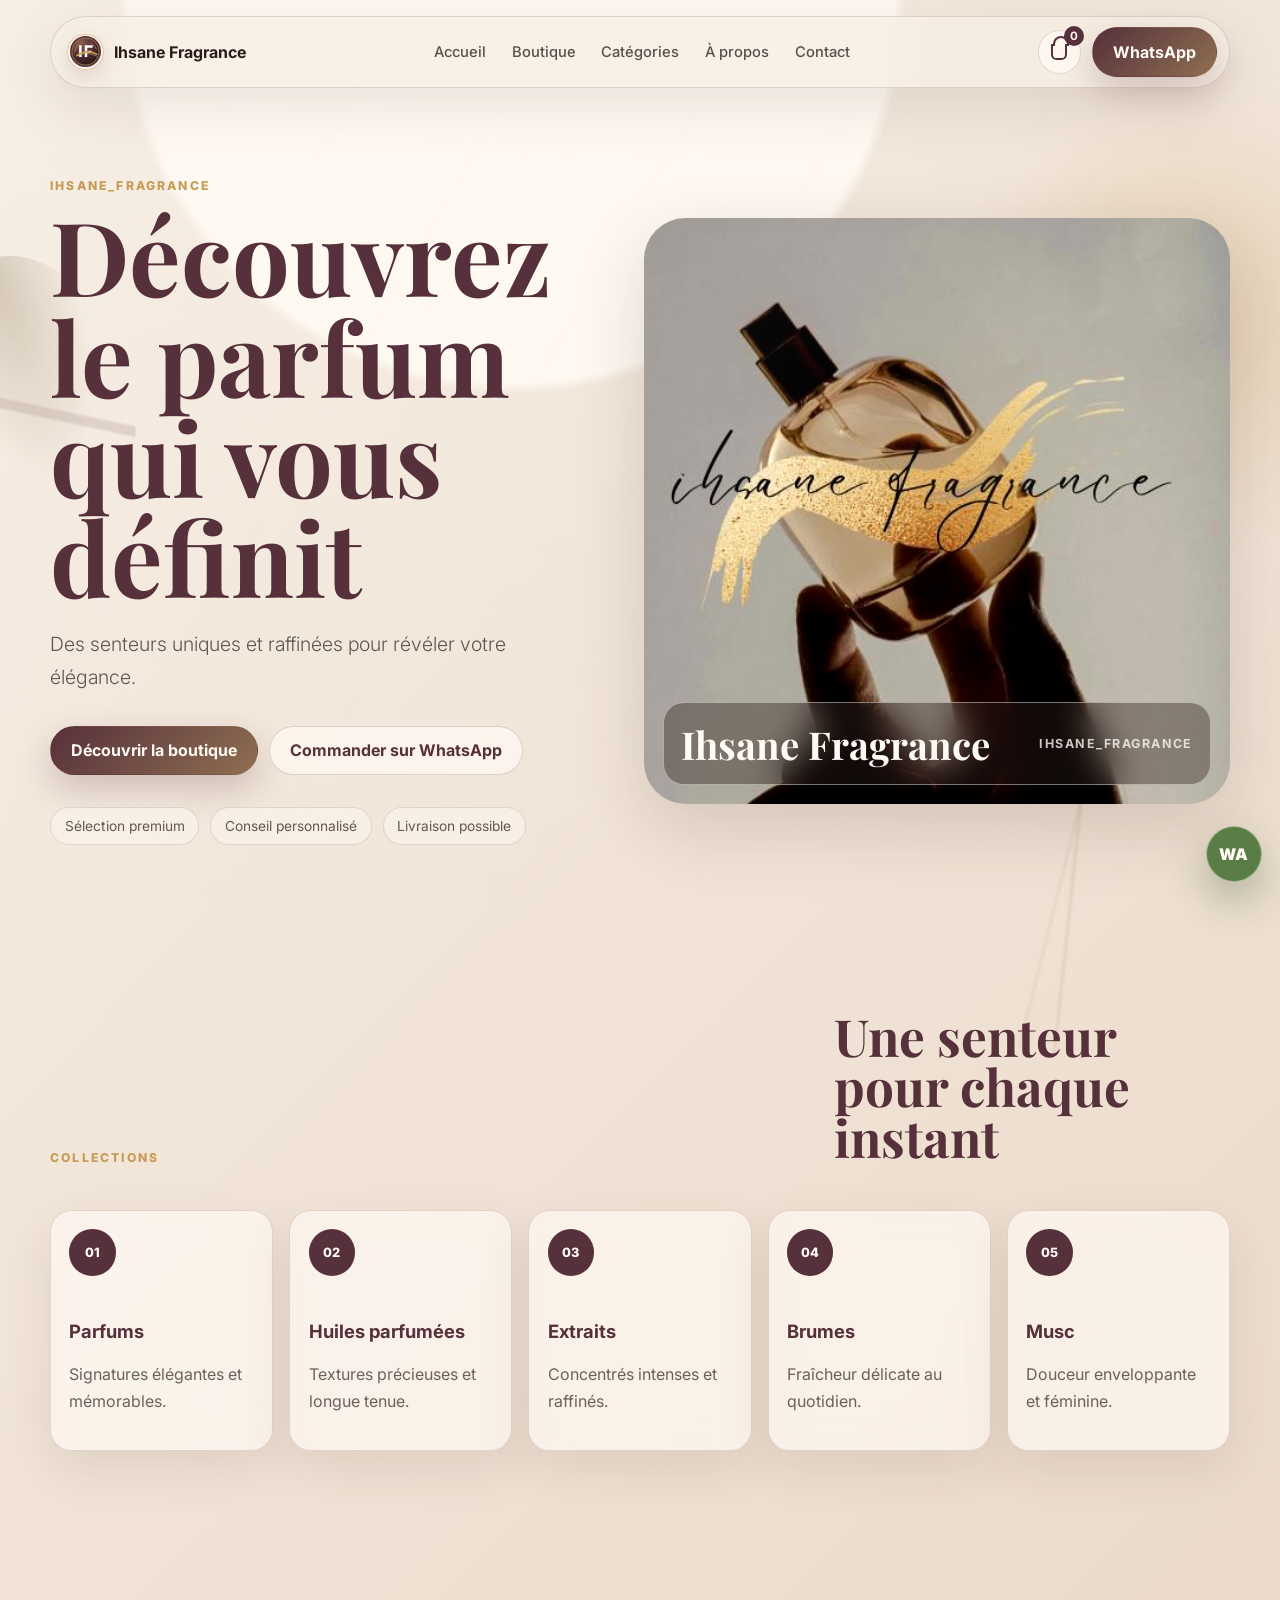
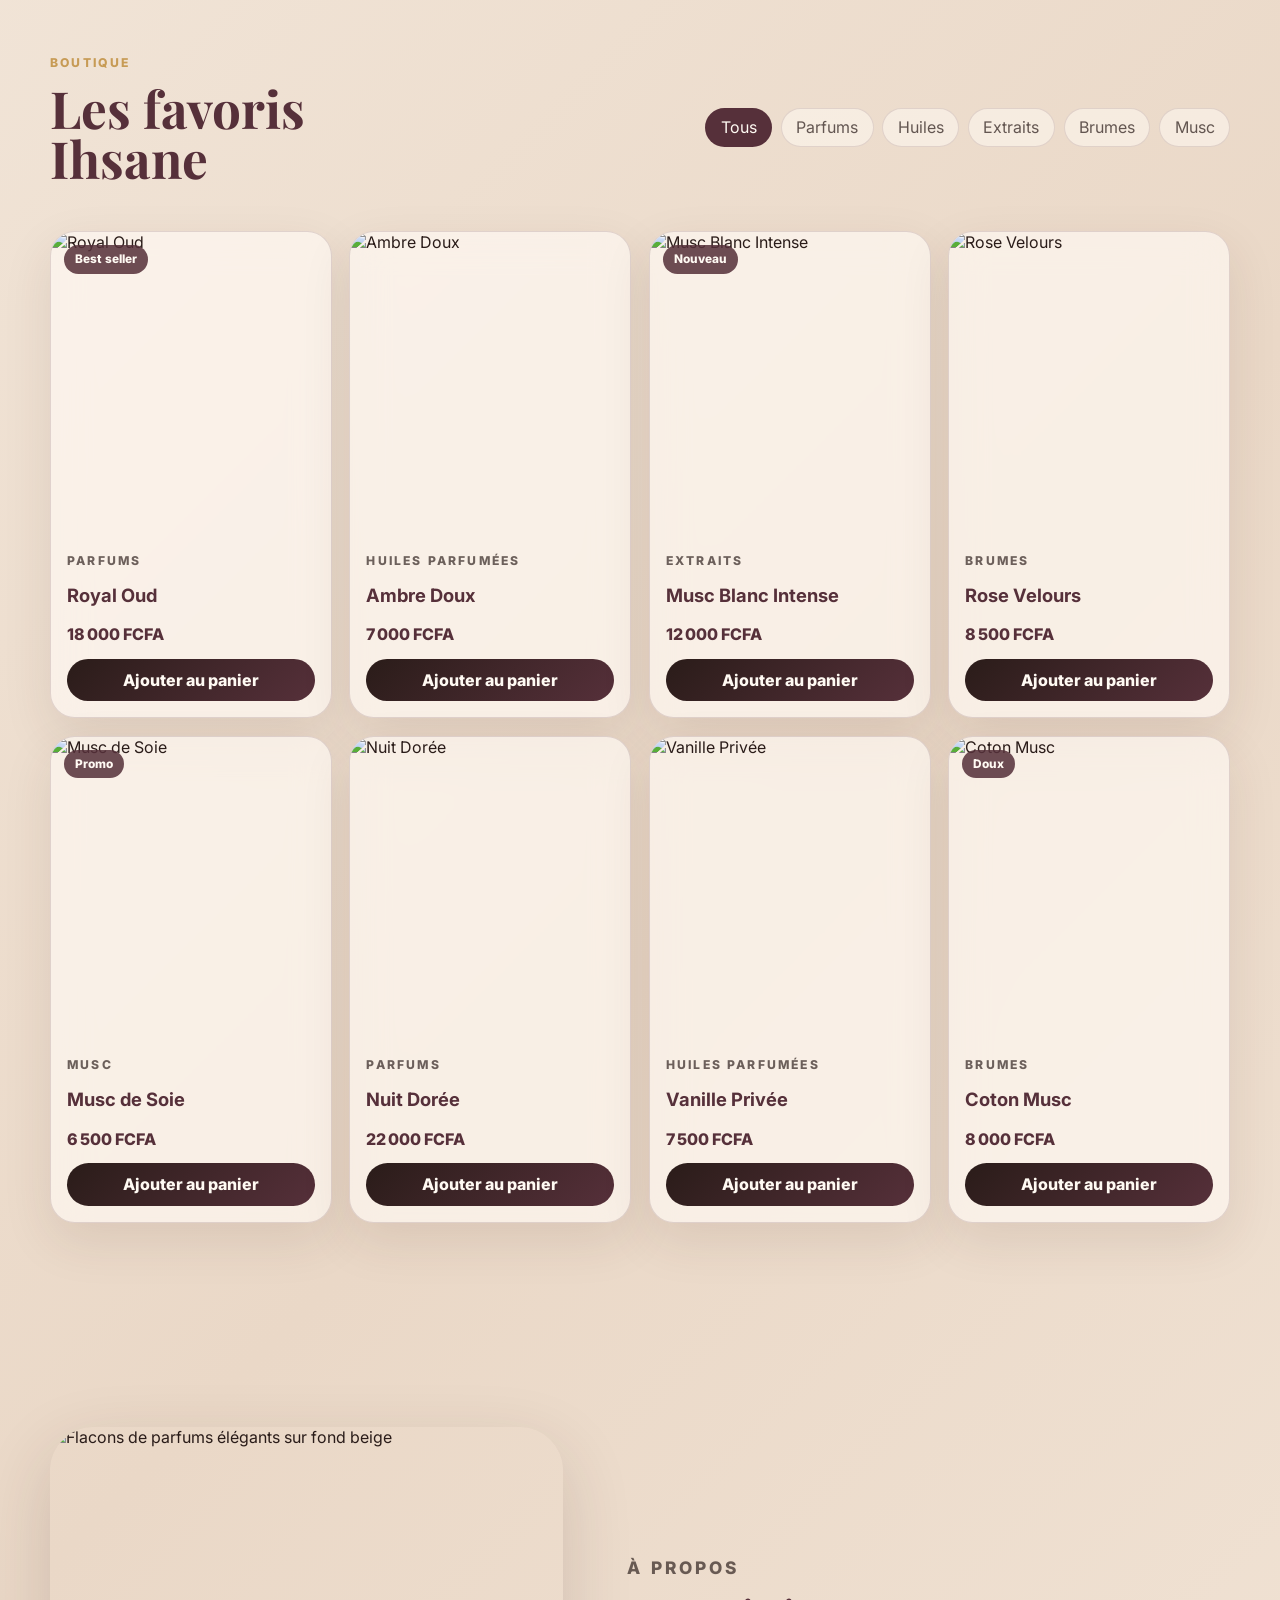
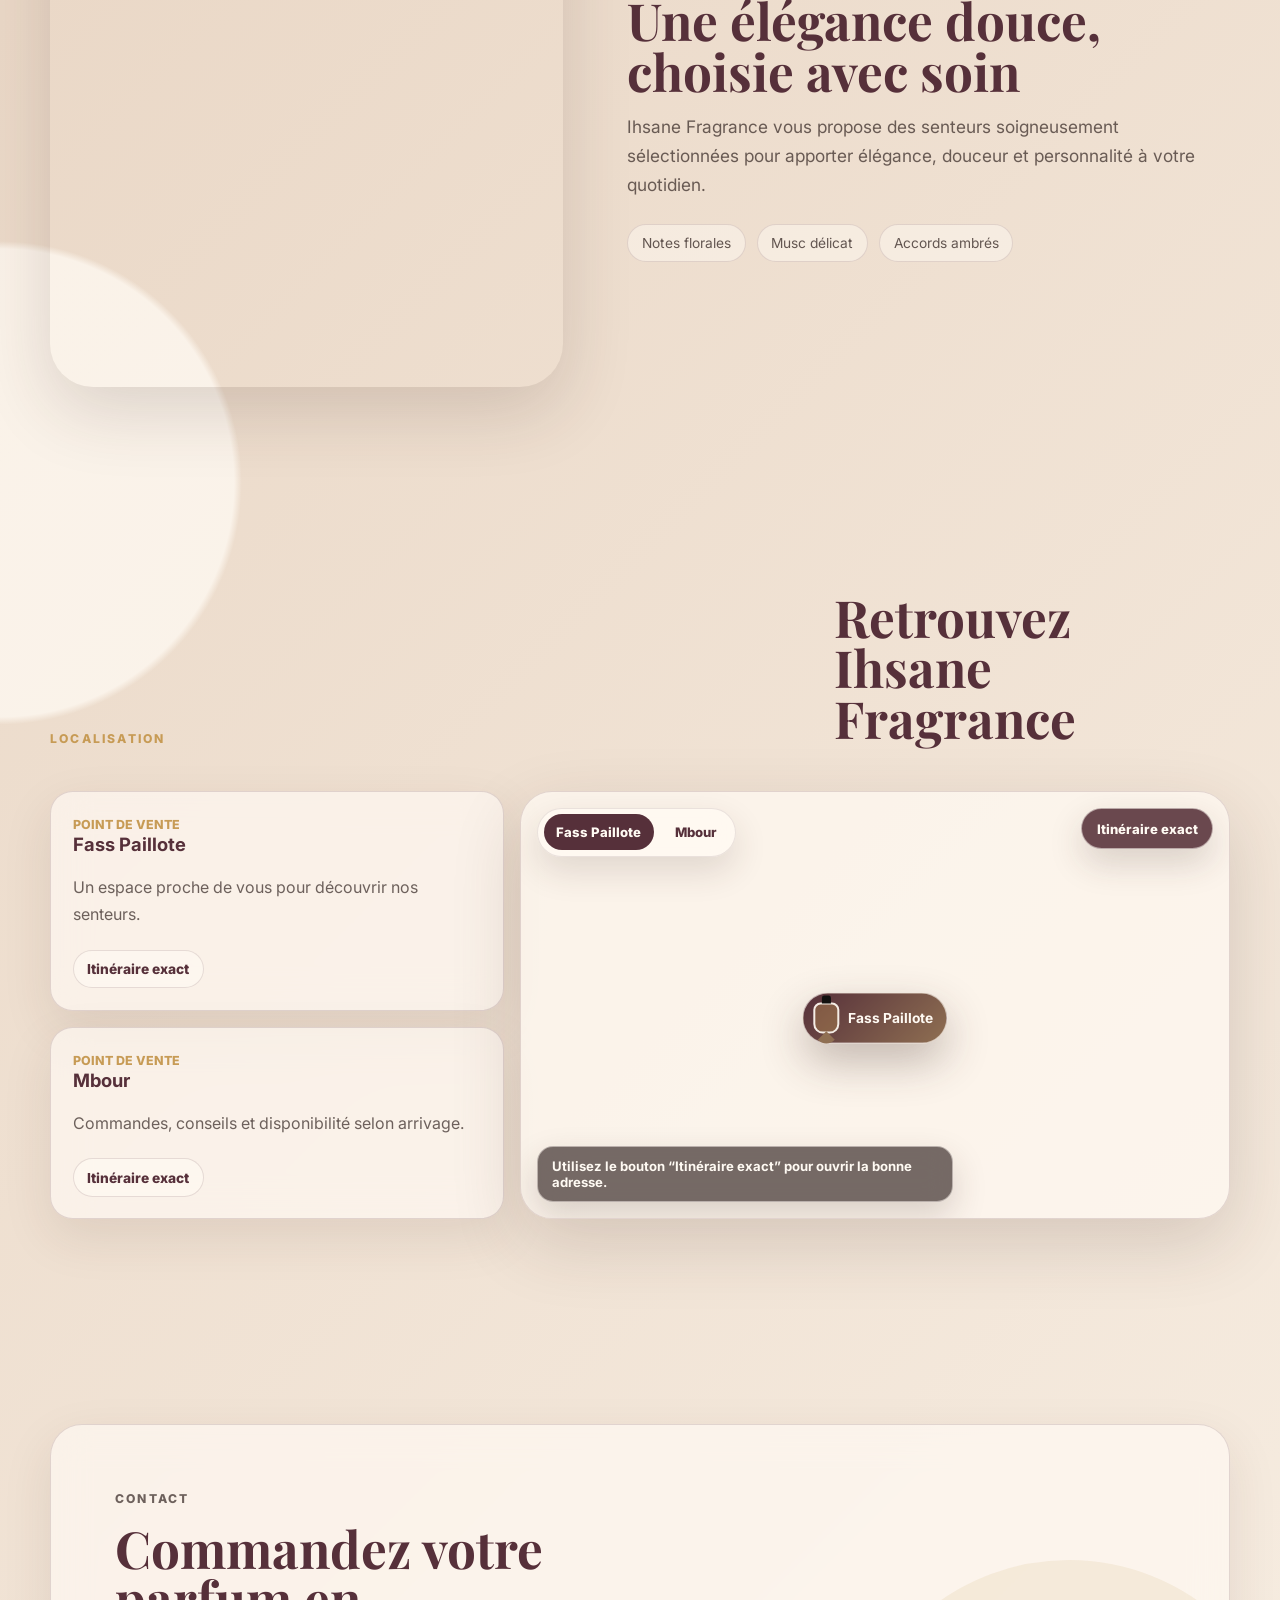
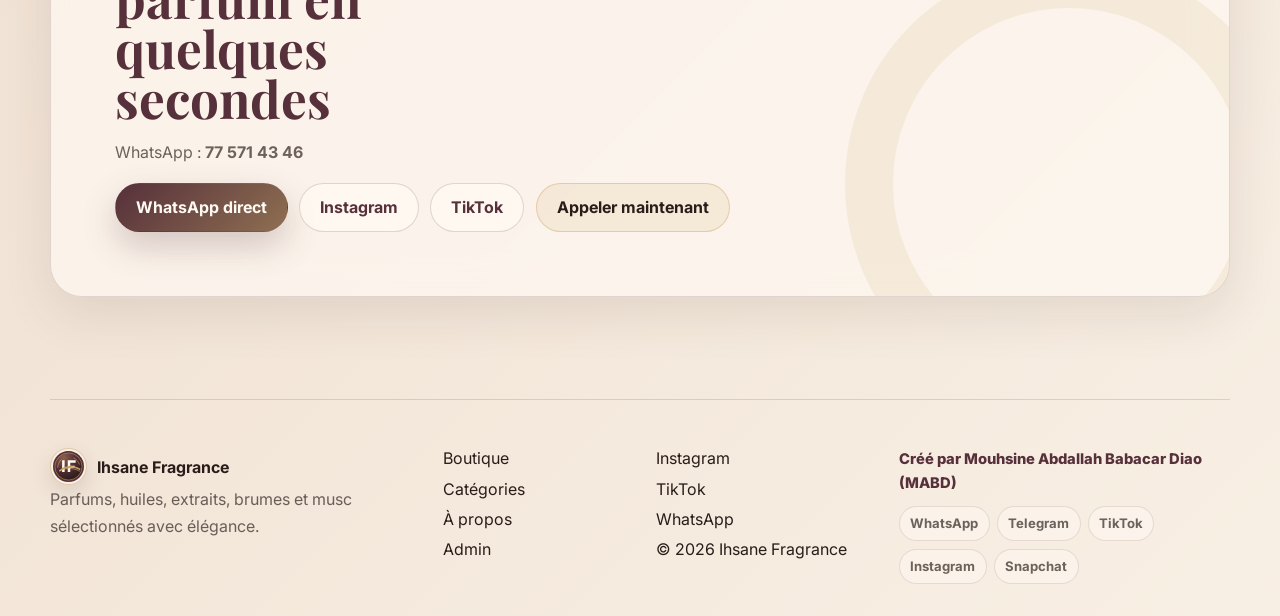
==== html/index.html @ edc574df "update" ====
<!doctype html>
<html lang="fr">
  <head>
    <meta charset="utf-8">
    <meta name="viewport" content="width=device-width, initial-scale=1">
    <meta name="description" content="Ihsane Fragrance, boutique premium de parfums, huiles parfumées, extraits, brumes et musc à Fass Paillote et Mbour.">
    <meta name="keywords" content="Ihsane Fragrance, parfum, huiles parfumées, extraits de parfum, brumes parfumées, musc, Sénégal, Fass Paillote, Mbour">
    <meta name="theme-color" content="#eadcca">
    <meta property="og:title" content="Ihsane Fragrance | Boutique de parfums premium">
    <meta property="og:description" content="Des senteurs uniques et raffinées pour révéler votre élégance.">
    <meta property="og:type" content="website">
    <title>Ihsane Fragrance | Boutique de parfums premium</title>
    <link rel="preconnect" href="https://fonts.googleapis.com">
    <link rel="preconnect" href="https://fonts.gstatic.com" crossorigin>
    <link href="https://fonts.googleapis.com/css2?family=Inter:wght@300;400;500;600;700;800&family=Playfair+Display:wght@600;700&display=swap" rel="stylesheet">
    <link rel="stylesheet" href="../css/styles.css">
  </head>
  <body>
    <div class="soft-noise" aria-hidden="true"></div>
    <header class="site-header" data-reveal>
      <a class="brand" href="#accueil" aria-label="Ihsane Fragrance accueil">
        <span class="brand-mark"><img src="../images/logo/ihsane-logo.svg" alt="" aria-hidden="true"></span>
        <span>Ihsane Fragrance</span>
      </a>

      <button class="nav-toggle" type="button" aria-label="Ouvrir le menu" aria-expanded="false">
        <span></span>
        <span></span>
      </button>

      <nav class="main-nav" aria-label="Navigation principale">
        <a href="#accueil">Accueil</a>
        <a href="#boutique">Boutique</a>
        <a href="#categories">Catégories</a>
        <a href="#apropos">À propos</a>
        <a href="#contact">Contact</a>
      </nav>

      <div class="header-actions">
        <button class="cart-button" type="button" aria-label="Ouvrir le panier">
          <span class="cart-icon" aria-hidden="true"></span>
          <span class="cart-count">0</span>
        </button>
        <a class="whatsapp-button" href="https://wa.me/221775714346" target="_blank" rel="noreferrer">WhatsApp</a>
      </div>
    </header>

    <main>
      <section class="hero" id="accueil">
        <div class="hero-copy" data-reveal>
          <p class="eyebrow">Ihsane_fragrance</p>
          <h1>Découvrez le parfum qui vous définit</h1>
          <p class="hero-text">Des senteurs uniques et raffinées pour révéler votre élégance.</p>
          <div class="hero-actions">
            <a class="button primary" href="#boutique">Découvrir la boutique</a>
            <a class="button secondary" href="https://wa.me/221775714346?text=Bonjour%20Ihsane%20Fragrance%2C%20je%20souhaite%20commander." target="_blank" rel="noreferrer">Commander sur WhatsApp</a>
          </div>
          <div class="hero-stats" aria-label="Avantages">
            <span>Sélection premium</span>
            <span>Conseil personnalisé</span>
            <span>Livraison possible</span>
          </div>
        </div>

        <div class="hero-media" data-reveal>
          <img src="../images/logo/Logo.jpg" onerror="this.onerror=null;this.src='https://images.unsplash.com/photo-1592945403244-b3fbafd7f539?auto=format&fit=crop&w=1100&q=85';" alt="Flacon Ihsane Fragrance avec signature dorée">
          <div class="hero-brand-card" aria-label="Nom de l'entreprise">
            <span>Ihsane Fragrance</span>
            <small>Ihsane_fragrance</small>
          </div>
        </div>
      </section>

      <section class="categories section-pad" id="categories">
        <div class="section-heading" data-reveal>
          <p class="eyebrow">Collections</p>
          <h2>Une senteur pour chaque instant</h2>
        </div>
        <div class="category-grid" data-reveal>
          <a class="category-card" href="#boutique" data-filter="Parfums">
            <span class="category-icon">01</span>
            <h3>Parfums</h3>
            <p>Signatures élégantes et mémorables.</p>
          </a>
          <a class="category-card" href="#boutique" data-filter="Huiles parfumées">
            <span class="category-icon">02</span>
            <h3>Huiles parfumées</h3>
            <p>Textures précieuses et longue tenue.</p>
          </a>
          <a class="category-card" href="#boutique" data-filter="Extraits">
            <span class="category-icon">03</span>
            <h3>Extraits</h3>
            <p>Concentrés intenses et raffinés.</p>
          </a>
          <a class="category-card" href="#boutique" data-filter="Brumes">
            <span class="category-icon">04</span>
            <h3>Brumes</h3>
            <p>Fraîcheur délicate au quotidien.</p>
          </a>
          <a class="category-card" href="#boutique" data-filter="Musc">
            <span class="category-icon">05</span>
            <h3>Musc</h3>
            <p>Douceur enveloppante et féminine.</p>
          </a>
        </div>
      </section>

      <section class="shop section-pad" id="boutique">
        <div class="section-heading shop-heading" data-reveal>
          <div>
            <p class="eyebrow">Boutique</p>
            <h2>Les favoris Ihsane</h2>
          </div>
          <div class="filter-pills" aria-label="Filtrer les produits">
            <button class="filter active" type="button" data-filter="Tous">Tous</button>
            <button class="filter" type="button" data-filter="Parfums">Parfums</button>
            <button class="filter" type="button" data-filter="Huiles parfumées">Huiles</button>
            <button class="filter" type="button" data-filter="Extraits">Extraits</button>
            <button class="filter" type="button" data-filter="Brumes">Brumes</button>
            <button class="filter" type="button" data-filter="Musc">Musc</button>
          </div>
        </div>
        <div class="product-grid" id="productGrid" data-reveal></div>
      </section>

      <section class="about section-pad" id="apropos">
        <div class="about-visual" data-reveal>
          <img src="https://images.unsplash.com/photo-1610461888750-10bfc601b874?auto=format&fit=crop&w=900&q=85" alt="Flacons de parfums élégants sur fond beige">
        </div>
        <div class="about-copy" data-reveal>
          <p class="eyebrow">À propos</p>
          <h2>Une élégance douce, choisie avec soin</h2>
          <p>Ihsane Fragrance vous propose des senteurs soigneusement sélectionnées pour apporter élégance, douceur et personnalité à votre quotidien.</p>
          <div class="about-notes">
            <span>Notes florales</span>
            <span>Musc délicat</span>
            <span>Accords ambrés</span>
          </div>
        </div>
      </section>

      <section class="locations section-pad" id="localisation">
        <div class="section-heading" data-reveal>
          <p class="eyebrow">Localisation</p>
          <h2>Retrouvez Ihsane Fragrance</h2>
        </div>
        <div class="location-layout" data-reveal>
          <div class="location-list">
            <article>
              <span>Point de vente</span>
              <h3>Fass Paillote</h3>
              <p>Un espace proche de vous pour découvrir nos senteurs.</p>
              <a class="map-link" href="https://maps.app.goo.gl/9uBWEdzb5NmZ7shS6" target="_blank" rel="noreferrer">Itinéraire exact</a>
            </article>
            <article>
              <span>Point de vente</span>
              <h3>Mbour</h3>
              <p>Commandes, conseils et disponibilité selon arrivage.</p>
              <a class="map-link" href="https://maps.app.goo.gl/5qogU1r7cvU6SBYM6" target="_blank" rel="noreferrer">Itinéraire exact</a>
            </article>
          </div>
          <div class="map-card" aria-label="Carte Google Maps des points de vente">
            <div class="map-switch" aria-label="Choisir une adresse">
              <button class="map-choice active" type="button" data-map="fass">Fass Paillote</button>
              <button class="map-choice" type="button" data-map="mbour">Mbour</button>
            </div>
            <iframe
              class="google-map"
              title="Carte Google Maps Fass Paillote"
              loading="lazy"
              referrerpolicy="no-referrer-when-downgrade"
              src="https://maps.google.com/maps?q=14.692891,-17.454564&z=18&output=embed"></iframe>
            <a class="map-open-link" href="https://maps.app.goo.gl/9uBWEdzb5NmZ7shS6" target="_blank" rel="noreferrer">Itinéraire exact</a>
            <div class="map-hint">Utilisez le bouton “Itinéraire exact” pour ouvrir la bonne adresse.</div>
            <a class="custom-map-pin active" data-map-pin="fass" href="https://maps.app.goo.gl/9uBWEdzb5NmZ7shS6" target="_blank" rel="noreferrer" aria-label="Ouvrir Fass Paillote sur Google Maps">
              <span class="pin-bottle" aria-hidden="true"></span>
              <strong>Fass Paillote</strong>
            </a>
            <a class="custom-map-pin" data-map-pin="mbour" href="https://maps.app.goo.gl/5qogU1r7cvU6SBYM6" target="_blank" rel="noreferrer" aria-label="Ouvrir Mbour sur Google Maps">
              <span class="pin-bottle" aria-hidden="true"></span>
              <strong>Mbour</strong>
            </a>
          </div>
        </div>
      </section>

      <section class="contact section-pad" id="contact">
        <div class="contact-panel" data-reveal>
          <p class="eyebrow">Contact</p>
          <h2>Commandez votre parfum en quelques secondes</h2>
          <p>WhatsApp : <strong>77 571 43 46</strong></p>
          <div class="contact-actions">
            <a class="button primary" href="https://wa.me/221775714346?text=Bonjour%20Ihsane%20Fragrance%2C%20je%20souhaite%20passer%20une%20commande." target="_blank" rel="noreferrer">WhatsApp direct</a>
            <a class="button secondary" href="https://www.instagram.com/Ihsane_fragrance" target="_blank" rel="noreferrer">Instagram</a>
            <a class="button secondary" href="https://www.tiktok.com/@ihsane_fragrance?_r=1&_t=ZS-96ekdFDTgu7" target="_blank" rel="noreferrer">TikTok</a>
            <a class="button ghost" href="tel:+221775714346">Appeler maintenant</a>
          </div>
        </div>
      </section>
    </main>

    <aside class="cart-drawer" aria-hidden="true" aria-label="Panier">
      <div class="cart-backdrop"></div>
      <div class="cart-panel">
        <div class="cart-head">
          <div>
            <p class="eyebrow">Panier</p>
            <h2>Votre sélection</h2>
          </div>
          <button class="close-cart" type="button" aria-label="Fermer le panier">×</button>
        </div>
        <div class="cart-items"></div>
        <div class="cart-empty">Votre panier est encore vide.</div>
        <div class="cart-footer">
          <div class="cart-total">
            <span>Total</span>
            <strong>0 FCFA</strong>
          </div>
          <a class="button primary checkout-whatsapp" href="https://wa.me/221775714346" target="_blank" rel="noreferrer">Commander sur WhatsApp</a>
        </div>
      </div>
    </aside>

    <a class="floating-whatsapp" href="https://wa.me/221775714346" target="_blank" rel="noreferrer" aria-label="Contacter sur WhatsApp">WA</a>

    <footer class="site-footer">
      <div>
        <a class="brand" href="#accueil">
          <span class="brand-mark"><img src="../images/logo/ihsane-logo.svg" alt="" aria-hidden="true"></span>
          <span>Ihsane Fragrance</span>
        </a>
        <p>Parfums, huiles, extraits, brumes et musc sélectionnés avec élégance.</p>
      </div>
      <nav aria-label="Liens rapides">
        <a href="#boutique">Boutique</a>
        <a href="#categories">Catégories</a>
        <a href="#apropos">À propos</a>
        <a href="admin.html">Admin</a>
      </nav>
      <div class="footer-socials">
        <a href="https://www.instagram.com/Ihsane_fragrance" target="_blank" rel="noreferrer">Instagram</a>
        <a href="https://www.tiktok.com/@ihsane_fragrance?_r=1&_t=ZS-96ekdFDTgu7" target="_blank" rel="noreferrer">TikTok</a>
        <a href="https://wa.me/221775714346" target="_blank" rel="noreferrer">WhatsApp</a>
        <span>© 2026 Ihsane Fragrance</span>
      </div>
      <div class="creator-credit">
        <span>Créé par Mouhsine Abdallah Babacar Diao (MABD)</span>
        <div class="creator-links">
          <a href="https://wa.me/221778379457" target="_blank" rel="noreferrer">WhatsApp</a>
          <a href="https://t.me/+221778379457" target="_blank" rel="noreferrer">Telegram</a>
          <a href="https://www.tiktok.com/@mouheuh?_r=1&_t=ZS-96f2THycF4k" target="_blank" rel="noreferrer">TikTok</a>
          <a href="https://www.instagram.com/mouheuh_?igsh=Yzh5cHVybjVxNXF6&utm_source=qr" target="_blank" rel="noreferrer">Instagram</a>
          <a href="https://www.snapchat.com/add/mouheuh08?share_id=Q8GweEhGQeyF1eXxSUxk5A&locale=fr_SN" target="_blank" rel="noreferrer">Snapchat</a>
        </div>
      </div>
    </footer>

    <script src="../js/script.js"></script>
  </body>
</html>
---- css/styles.css ----
:root {
  --cream: #f7efe5;
  --beige: #eadcca;
  --sand: #d9c2aa;
  --latte: #b58d71;
  --chocolate: #56303a;
  --coffee: #2a1c19;
  --black: #11100f;
  --gold: #c79b55;
  --white: #fffaf3;
  --glass: rgba(255, 250, 243, 0.68);
  --line: rgba(86, 48, 58, 0.16);
  --shadow: 0 24px 70px rgba(63, 40, 32, 0.16);
}

* { box-sizing: border-box; }
html { scroll-behavior: smooth; }
body {
  margin: 0;
  color: var(--coffee);
  background:
    radial-gradient(circle at 40% 0%, rgba(255,250,243,.9) 0 7%, transparent 7.2%),
    radial-gradient(circle at 0 68%, rgba(255,250,243,.75) 0 6%, transparent 6.2%),
    linear-gradient(135deg, var(--cream), #ead8c7 48%, #f8efe4);
  font-family: Inter, system-ui, -apple-system, BlinkMacSystemFont, "Segoe UI", sans-serif;
  overflow-x: hidden;
}
body:not(.admin-body) {
  cursor: default;
  user-select: none;
}
body:not(.admin-body) input,
body:not(.admin-body) textarea,
body:not(.admin-body) select,
.admin-body {
  user-select: auto;
}
body::before, body::after {
  content: "";
  position: fixed;
  z-index: -2;
  pointer-events: none;
}
body::before {
  width: 32rem;
  height: 32rem;
  right: -10rem;
  top: 4rem;
  border-radius: 50%;
  background: radial-gradient(circle, rgba(199,155,85,.28), transparent 62%);
  filter: blur(14px);
}
body::after {
  width: 18rem;
  height: 44rem;
  right: 3vw;
  top: 22rem;
  background:
    linear-gradient(86deg, transparent 47%, rgba(130,76,42,.28) 48%, transparent 49%),
    linear-gradient(94deg, transparent 51%, rgba(130,76,42,.18) 52%, transparent 53%);
  transform: rotate(10deg);
  opacity: .35;
}
a { color: inherit; text-decoration: none; }
a,
button,
[role="button"] {
  cursor: pointer;
}
button, input, select { font: inherit; }
img { display: block; max-width: 100%; }
[hidden] { display: none !important; }
.soft-noise {
  position: fixed;
  inset: 0;
  z-index: -1;
  pointer-events: none;
  opacity: .22;
  background-image:
    linear-gradient(120deg, rgba(255,255,255,.18), transparent),
    repeating-linear-gradient(45deg, rgba(86,48,58,.025) 0 1px, transparent 1px 7px);
}

.site-header {
  position: sticky;
  top: 0;
  z-index: 20;
  display: grid;
  grid-template-columns: auto 1fr auto;
  align-items: center;
  gap: 1.2rem;
  width: min(1180px, calc(100% - 2rem));
  margin: 1rem auto 0;
  padding: .65rem .75rem .65rem 1rem;
  border: 1px solid var(--line);
  border-radius: 999px;
  background: rgba(247,239,229,.78);
  box-shadow: 0 18px 55px rgba(62,39,32,.1);
  backdrop-filter: blur(18px);
}
.brand {
  display: inline-flex;
  align-items: center;
  gap: .65rem;
  font-weight: 700;
  white-space: nowrap;
}
.brand-mark {
  display: grid;
  width: 2.3rem;
  height: 2.3rem;
  place-items: center;
  padding: .12rem;
  border: 1px solid rgba(199,155,85,.46);
  border-radius: 50%;
  background: rgba(255,250,243,.55);
  box-shadow: 0 8px 20px rgba(86,48,58,.14);
  overflow: hidden;
}
.brand-mark img {
  width: 100%;
  height: 100%;
  object-fit: contain;
}
.main-nav {
  display: flex;
  justify-content: center;
  gap: clamp(.75rem, 2vw, 1.8rem);
  color: rgba(42,28,25,.76);
  font-size: .92rem;
  font-weight: 500;
}
.main-nav a { position: relative; padding: .45rem 0; }
.main-nav a::after {
  content: "";
  position: absolute;
  left: 0;
  right: 0;
  bottom: 0;
  height: 1px;
  background: var(--gold);
  transform: scaleX(0);
  transition: transform .25s ease;
}
.main-nav a:hover::after { transform: scaleX(1); }
.header-actions, .hero-actions, .contact-actions {
  display: flex;
  align-items: center;
  gap: .7rem;
}
.cart-button, .nav-toggle, .close-cart {
  border: 0;
  cursor: pointer;
  color: inherit;
  background: transparent;
}
.cart-button {
  position: relative;
  display: grid;
  width: 2.7rem;
  height: 2.7rem;
  place-items: center;
  border: 1px solid var(--line);
  border-radius: 50%;
  background: rgba(255,250,243,.76);
}
.cart-icon {
  width: 1rem;
  height: 1rem;
  border: 2px solid var(--chocolate);
  border-top: 0;
  border-radius: 0 0 .35rem .35rem;
}
.cart-icon::before {
  content: "";
  display: block;
  width: .75rem;
  height: .45rem;
  margin: -.48rem auto 0;
  border: 2px solid var(--chocolate);
  border-bottom: 0;
  border-radius: .7rem .7rem 0 0;
}
.cart-count {
  position: absolute;
  top: -.35rem;
  right: -.25rem;
  min-width: 1.25rem;
  height: 1.25rem;
  display: grid;
  place-items: center;
  padding: 0 .25rem;
  border-radius: 999px;
  color: var(--white);
  background: var(--chocolate);
  font-size: .72rem;
  font-weight: 700;
}
.whatsapp-button, .button {
  display: inline-flex;
  align-items: center;
  justify-content: center;
  min-height: 2.85rem;
  padding: .85rem 1.25rem;
  border: 1px solid transparent;
  border-radius: 999px;
  cursor: pointer;
  font-weight: 700;
  transition: transform .25s ease, box-shadow .25s ease, background .25s ease;
}
.whatsapp-button, .button.primary {
  color: var(--white);
  background: linear-gradient(135deg, var(--chocolate), #8f6f52);
  box-shadow: 0 14px 34px rgba(86,48,58,.24);
}
.button.secondary {
  color: var(--chocolate);
  border-color: rgba(86,48,58,.18);
  background: rgba(255,250,243,.72);
}
.button.ghost {
  color: var(--coffee);
  border-color: rgba(199,155,85,.38);
  background: rgba(199,155,85,.13);
}
.button:hover, .whatsapp-button:hover {
  transform: translateY(-2px);
  box-shadow: 0 18px 42px rgba(86,48,58,.2);
}
.nav-toggle { display: none; }

.hero {
  position: relative;
  display: grid;
  grid-template-columns: minmax(0, .95fr) minmax(320px, 1.05fr);
  align-items: center;
  gap: clamp(2rem, 5vw, 5rem);
  width: min(1180px, calc(100% - 2rem));
  min-height: calc(100vh - 5.4rem);
  margin: 0 auto;
  padding: clamp(3rem, 7vw, 6rem) 0 clamp(2rem, 5vw, 4rem);
}
.hero::before {
  content: "";
  position: absolute;
  left: -7rem;
  top: 20%;
  width: 12rem;
  height: 18rem;
  background:
    radial-gradient(ellipse at 50% 10%, rgba(110,83,44,.32), transparent 55%),
    linear-gradient(30deg, transparent 44%, rgba(86,48,58,.18) 45% 47%, transparent 48%);
  border-radius: 50%;
  transform: rotate(-18deg);
  opacity: .72;
}
.eyebrow {
  margin: 0 0 .8rem;
  color: var(--gold);
  font-size: .76rem;
  font-weight: 800;
  letter-spacing: .18em;
  text-transform: uppercase;
}
h1, h2, h3, p { margin-top: 0; }
h1, h2 {
  color: var(--chocolate);
  font-family: "Playfair Display", Georgia, serif;
  line-height: .98;
}
h1 {
  max-width: 11ch;
  margin-bottom: 1.3rem;
  font-size: clamp(3.5rem, 8vw, 7.6rem);
}
h2 {
  margin-bottom: 1rem;
  font-size: clamp(2.1rem, 4vw, 4.35rem);
}
h3 { color: var(--chocolate); font-size: 1.15rem; }
.hero-text {
  max-width: 32rem;
  margin-bottom: 2rem;
  color: rgba(42,28,25,.72);
  font-size: clamp(1.02rem, 1.6vw, 1.22rem);
  font-weight: 300;
  line-height: 1.7;
}
.hero-stats {
  display: flex;
  flex-wrap: wrap;
  gap: .7rem;
  margin-top: 2rem;
}
.hero-stats span, .about-notes span {
  padding: .62rem .85rem;
  border: 1px solid rgba(86,48,58,.14);
  border-radius: 999px;
  background: rgba(255,250,243,.46);
  color: rgba(42,28,25,.72);
  font-size: .86rem;
}
.hero-media {
  position: relative;
  aspect-ratio: 1 / 1;
  min-height: 0;
  border-radius: 2.6rem;
  overflow: hidden;
  box-shadow: var(--shadow);
  animation: floatMedia 6s ease-in-out infinite;
  background: linear-gradient(135deg, #e8ded2, #cfc9bb);
}
.hero-media img, .about-visual img {
  width: 100%;
  height: 100%;
  object-fit: cover;
}
.hero-media img {
  object-position: center center;
  image-rendering: auto;
  filter: contrast(1.04) saturate(1.04);
  transform: scale(1.01);
}
.hero-media::after {
  content: "";
  position: absolute;
  inset: 0;
  background:
    linear-gradient(120deg, rgba(255,250,243,.06), transparent 38%),
    radial-gradient(circle at 58% 38%, rgba(199,155,85,.1), transparent 24%);
}
.gold-ring {
  position: absolute;
  z-index: 2;
  top: 22%;
  right: 8%;
  width: 17rem;
  height: 5.4rem;
  border-radius: 50%;
  border: .6rem solid rgba(210,166,88,.68);
  filter: blur(.4px);
  transform: rotate(-13deg);
  mix-blend-mode: screen;
}
.signature-card {
  position: absolute;
  z-index: 3;
  left: 8%;
  right: 8%;
  bottom: 7%;
  padding: 1rem 1.25rem;
  border: 1px solid rgba(255,250,243,.28);
  border-radius: 1.5rem;
  color: var(--white);
  background: rgba(42,28,25,.34);
  backdrop-filter: blur(16px);
  font-family: "Playfair Display", Georgia, serif;
  font-size: clamp(1.5rem, 4vw, 3rem);
  font-style: italic;
}
.hero-brand-card {
  position: absolute;
  z-index: 3;
  left: 1.2rem;
  right: 1.2rem;
  bottom: 1.2rem;
  display: flex;
  align-items: center;
  justify-content: space-between;
  gap: 1rem;
  padding: .9rem 1.05rem;
  border: 1px solid rgba(255,250,243,.44);
  border-radius: 1.3rem;
  color: var(--white);
  background: rgba(42,28,25,.38);
  backdrop-filter: blur(18px);
}
.hero-brand-card span {
  font-family: "Playfair Display", Georgia, serif;
  font-size: clamp(1.35rem, 3vw, 2.4rem);
  font-weight: 700;
}
.hero-brand-card small {
  color: rgba(255,250,243,.78);
  font-size: .78rem;
  font-weight: 700;
  letter-spacing: .12em;
  text-transform: uppercase;
  white-space: nowrap;
}

.section-pad {
  width: min(1180px, calc(100% - 2rem));
  margin: 0 auto;
  padding: clamp(3.5rem, 8vw, 7rem) 0;
}
.section-heading {
  display: flex;
  align-items: end;
  justify-content: space-between;
  gap: 2rem;
  margin-bottom: 2rem;
}
.section-heading h2 { max-width: 12ch; }
.category-grid {
  display: grid;
  grid-template-columns: repeat(5, 1fr);
  gap: 1rem;
}
.category-card, .product-card, .location-list article, .contact-panel, .admin-panel {
  border: 1px solid var(--line);
  background: var(--glass);
  box-shadow: 0 18px 50px rgba(65,42,34,.1);
  backdrop-filter: blur(18px);
}
.category-card {
  min-height: 13rem;
  padding: 1.15rem;
  border-radius: 1.35rem;
  transition: transform .25s ease, background .25s ease;
}
.category-card:hover, .product-card:hover {
  transform: translateY(-6px);
  background: rgba(255,250,243,.86);
}
.category-icon {
  display: grid;
  width: 2.9rem;
  height: 2.9rem;
  place-items: center;
  margin-bottom: 2.8rem;
  border-radius: 50%;
  color: var(--white);
  background: var(--chocolate);
  font-size: .8rem;
  font-weight: 800;
}
.category-card p, .product-card p, .about-copy p, .location-list p, .contact-panel p, .site-footer p {
  color: rgba(42,28,25,.68);
  line-height: 1.7;
}
.shop-heading { align-items: center; }
.filter-pills {
  display: flex;
  flex-wrap: wrap;
  justify-content: flex-end;
  gap: .55rem;
}
.filter {
  min-height: 2.45rem;
  padding: .55rem .9rem;
  border: 1px solid rgba(86,48,58,.14);
  border-radius: 999px;
  color: rgba(42,28,25,.72);
  background: rgba(255,250,243,.55);
  cursor: pointer;
}
.filter.active { color: var(--white); background: var(--chocolate); }
.product-grid {
  display: grid;
  grid-template-columns: repeat(4, 1fr);
  gap: 1.1rem;
}
.product-card {
  position: relative;
  overflow: hidden;
  border-radius: 1.55rem;
  transition: transform .25s ease, background .25s ease;
}
.product-card img {
  width: 100%;
  aspect-ratio: 1 / 1.08;
  object-fit: cover;
}
.product-content { padding: 1rem; }
.product-meta {
  display: flex;
  align-items: center;
  justify-content: space-between;
  gap: .7rem;
  margin-bottom: .9rem;
}
.price {
  color: var(--chocolate);
  font-weight: 800;
  white-space: nowrap;
}
.badge {
  position: absolute;
  top: .8rem;
  left: .8rem;
  padding: .45rem .7rem;
  border-radius: 999px;
  color: var(--white);
  background: rgba(86,48,58,.86);
  font-size: .74rem;
  font-weight: 800;
}
.add-to-cart {
  width: 100%;
  min-height: 2.65rem;
  border: 0;
  border-radius: 999px;
  color: var(--white);
  background: linear-gradient(135deg, var(--coffee), var(--chocolate));
  cursor: pointer;
  font-weight: 800;
}

.about {
  display: grid;
  grid-template-columns: .92fr 1.08fr;
  align-items: center;
  gap: clamp(2rem, 5vw, 5rem);
}
.about-visual {
  min-height: 35rem;
  overflow: hidden;
  border-radius: 2.7rem;
  box-shadow: var(--shadow);
}
.about-copy p { max-width: 42rem; font-size: 1.08rem; }
.about-notes {
  display: flex;
  flex-wrap: wrap;
  gap: .7rem;
  margin-top: 1.5rem;
}
.location-layout {
  display: grid;
  grid-template-columns: .78fr 1.22fr;
  gap: 1rem;
}
.location-list {
  display: grid;
  gap: 1rem;
}
.location-list article {
  padding: 1.35rem;
  border-radius: 1.4rem;
}
.location-list span {
  color: var(--gold);
  font-size: .78rem;
  font-weight: 800;
  text-transform: uppercase;
}
.map-link {
  display: inline-flex;
  align-items: center;
  min-height: 2.4rem;
  margin-top: .35rem;
  padding: .55rem .85rem;
  border: 1px solid rgba(86,48,58,.14);
  border-radius: 999px;
  color: var(--chocolate);
  background: rgba(255,250,243,.62);
  font-size: .86rem;
  font-weight: 800;
}
.map-card {
  position: relative;
  min-height: 25rem;
  overflow: hidden;
  border: 1px solid var(--line);
  border-radius: 2rem;
  background: rgba(255,250,243,.72);
  box-shadow: var(--shadow);
}
.google-map {
  position: relative;
  z-index: 1;
  width: 100%;
  height: 100%;
  min-height: 25rem;
  border: 0;
  filter: sepia(.18) saturate(.9) contrast(.96);
}
.map-switch {
  position: absolute;
  left: 1rem;
  top: 1rem;
  z-index: 8;
  display: flex;
  gap: .5rem;
  padding: .35rem;
  border: 1px solid rgba(86,48,58,.12);
  border-radius: 999px;
  background: rgba(255,250,243,.86);
  box-shadow: 0 14px 34px rgba(63,40,32,.14);
  backdrop-filter: blur(14px);
  pointer-events: auto;
}
.map-choice {
  min-height: 2.25rem;
  padding: .5rem .8rem;
  border: 0;
  border-radius: 999px;
  color: var(--chocolate);
  background: transparent;
  cursor: pointer;
  font-size: .82rem;
  font-weight: 800;
  pointer-events: auto;
}
.map-choice.active {
  color: var(--white);
  background: var(--chocolate);
}
.map-open-link {
  position: absolute;
  right: 1rem;
  top: 1rem;
  z-index: 8;
  display: inline-flex;
  align-items: center;
  min-height: 2.6rem;
  padding: .55rem .9rem;
  border: 1px solid rgba(255,250,243,.54);
  border-radius: 999px;
  color: var(--white);
  background: rgba(86,48,58,.88);
  box-shadow: 0 14px 34px rgba(63,40,32,.18);
  font-size: .82rem;
  font-weight: 800;
}
.map-hint {
  position: absolute;
  left: 1rem;
  right: 1rem;
  bottom: 1rem;
  z-index: 8;
  max-width: 26rem;
  padding: .7rem .85rem;
  border: 1px solid rgba(255,250,243,.5);
  border-radius: 1rem;
  color: var(--white);
  background: rgba(42,28,25,.64);
  box-shadow: 0 14px 34px rgba(63,40,32,.18);
  backdrop-filter: blur(14px);
  font-size: .82rem;
  font-weight: 700;
}
.custom-map-pin {
  position: absolute;
  left: 50%;
  top: 53%;
  z-index: 7;
  display: none;
  align-items: center;
  gap: .55rem;
  padding: .55rem .85rem .55rem .6rem;
  border: 1px solid rgba(255,250,243,.64);
  border-radius: 999px;
  color: var(--white);
  background: linear-gradient(135deg, var(--chocolate), #8f6f52);
  box-shadow: 0 18px 44px rgba(63,40,32,.3);
  transform: translate(-50%, -50%);
  font-size: .86rem;
  transition: transform .25s ease, box-shadow .25s ease;
  pointer-events: auto;
}
.custom-map-pin.active {
  display: inline-flex;
  animation: pinPulse 1.8s ease-in-out infinite;
}
.custom-map-pin:hover {
  transform: translate(-50%, calc(-50% - 4px));
  box-shadow: 0 24px 54px rgba(63,40,32,.34);
}
.pin-bottle {
  position: relative;
  display: block;
  width: 1.65rem;
  height: 1.95rem;
  border: 2px solid rgba(255,250,243,.92);
  border-radius: .45rem .45rem .6rem .6rem;
  background: rgba(199,155,85,.34);
}
.pin-bottle::before {
  content: "";
  position: absolute;
  left: 50%;
  top: -.55rem;
  width: .55rem;
  height: .5rem;
  border-radius: .15rem .15rem 0 0;
  background: var(--black);
  transform: translateX(-50%);
}
.pin-bottle::after {
  content: "";
  position: absolute;
  left: 50%;
  bottom: -.86rem;
  width: .72rem;
  height: .72rem;
  border-radius: 0 0 100% 0;
  background: #8f6f52;
  transform: translateX(-50%) rotate(45deg);
}
@keyframes pinPulse {
  0%, 100% {
    box-shadow: 0 18px 44px rgba(63,40,32,.3);
  }
  50% {
    box-shadow: 0 22px 58px rgba(199,155,85,.42);
  }
}
.map-line {
  position: absolute;
  left: 17%;
  top: 56%;
  width: 62%;
  height: 2px;
  background: linear-gradient(90deg, transparent, var(--gold), transparent);
  transform: rotate(-13deg);
}
.pin {
  position: absolute;
  display: inline-flex;
  align-items: center;
  gap: .45rem;
  padding: .65rem .85rem;
  border-radius: 999px;
  color: var(--white);
  background: var(--chocolate);
  box-shadow: 0 16px 30px rgba(86,48,58,.22);
  font-weight: 800;
  transition: transform .25s ease, box-shadow .25s ease;
}
.pin:hover {
  transform: translateY(-3px);
  box-shadow: 0 20px 38px rgba(86,48,58,.28);
}
.pin::before {
  content: "";
  width: .55rem;
  height: .55rem;
  border-radius: 50%;
  background: var(--gold);
}
.pin-one { left: 17%; top: 39%; }
.pin-two { right: 18%; bottom: 26%; }
.map-watermark {
  position: absolute;
  right: 4%;
  bottom: -8%;
  color: rgba(86,48,58,.06);
  font-family: "Playfair Display", serif;
  font-size: 14rem;
  font-weight: 700;
}
.contact-panel {
  position: relative;
  overflow: hidden;
  padding: clamp(2rem, 5vw, 4rem);
  border-radius: 2rem;
}
.contact-panel::after {
  content: "";
  position: absolute;
  right: -4rem;
  bottom: -7rem;
  width: 22rem;
  height: 22rem;
  border-radius: 50%;
  border: 3rem solid rgba(199,155,85,.12);
}
.contact-panel h2 { max-width: 13ch; }
.site-footer {
  display: grid;
  grid-template-columns: 1.2fr .6fr .7fr 1.1fr;
  gap: 2rem;
  width: min(1180px, calc(100% - 2rem));
  margin: 0 auto;
  padding: 3rem 0 2rem;
  border-top: 1px solid var(--line);
}
.site-footer nav, .footer-socials, .creator-credit {
  display: grid;
  align-content: start;
  gap: .65rem;
}
.creator-credit {
  color: rgba(42,28,25,.68);
  font-size: .92rem;
  line-height: 1.6;
}
.creator-credit > span {
  color: var(--chocolate);
  font-weight: 800;
}
.creator-links {
  display: flex;
  flex-wrap: wrap;
  gap: .45rem;
}
.creator-links a {
  display: inline-flex;
  align-items: center;
  min-height: 2rem;
  padding: .4rem .65rem;
  border: 1px solid rgba(86,48,58,.13);
  border-radius: 999px;
  background: rgba(255,250,243,.5);
  font-size: .82rem;
  font-weight: 700;
}

.cart-drawer {
  position: fixed;
  inset: 0;
  z-index: 40;
  pointer-events: none;
  opacity: 0;
  transition: opacity .25s ease;
}
.cart-drawer.open {
  pointer-events: auto;
  opacity: 1;
}
.cart-backdrop {
  position: absolute;
  inset: 0;
  background: rgba(17,16,15,.38);
}
.cart-panel {
  position: absolute;
  right: 0;
  top: 0;
  display: flex;
  flex-direction: column;
  width: min(430px, 100%);
  height: 100%;
  padding: 1.2rem;
  background: var(--cream);
  box-shadow: -24px 0 70px rgba(17,16,15,.2);
  transform: translateX(100%);
  transition: transform .28s ease;
}
.cart-drawer.open .cart-panel { transform: translateX(0); }
.cart-head {
  display: flex;
  align-items: center;
  justify-content: space-between;
  gap: 1rem;
  margin-bottom: 1rem;
}
.close-cart {
  width: 2.6rem;
  height: 2.6rem;
  border-radius: 50%;
  background: rgba(86,48,58,.1);
  font-size: 1.6rem;
}
.cart-items {
  display: grid;
  gap: .85rem;
  overflow: auto;
  padding-right: .2rem;
}
.cart-item {
  display: grid;
  grid-template-columns: 4.2rem 1fr auto;
  align-items: center;
  gap: .8rem;
  padding: .65rem;
  border: 1px solid var(--line);
  border-radius: 1rem;
  background: rgba(255,250,243,.68);
}
.cart-item img {
  width: 4.2rem;
  height: 4.2rem;
  border-radius: .8rem;
  object-fit: cover;
}
.cart-item h3 { margin-bottom: .25rem; font-size: .96rem; }
.qty-actions {
  display: flex;
  align-items: center;
  gap: .4rem;
}
.qty-actions button {
  width: 1.8rem;
  height: 1.8rem;
  border: 1px solid var(--line);
  border-radius: 50%;
  background: var(--white);
  cursor: pointer;
}
.cart-empty {
  margin: auto;
  color: rgba(42,28,25,.62);
  text-align: center;
}
.cart-footer {
  display: grid;
  gap: 1rem;
  margin-top: auto;
  padding-top: 1rem;
  border-top: 1px solid var(--line);
}
.cart-total {
  display: flex;
  justify-content: space-between;
  font-size: 1.1rem;
}
.floating-whatsapp {
  position: fixed;
  right: 1.15rem;
  bottom: 1.15rem;
  z-index: 30;
  display: grid;
  width: 3.5rem;
  height: 3.5rem;
  place-items: center;
  border: 1px solid rgba(255,250,243,.46);
  border-radius: 50%;
  color: var(--white);
  background: #5a7d45;
  box-shadow: 0 18px 42px rgba(42,72,36,.34);
  font-weight: 900;
}
[data-reveal] {
  opacity: 0;
  transform: translateY(24px);
  transition: opacity .7s ease, transform .7s ease;
}
[data-reveal].is-visible {
  opacity: 1;
  transform: translateY(0);
}
@keyframes floatMedia {
  0%, 100% { transform: translateY(0); }
  50% { transform: translateY(-10px); }
}

.admin-body { min-height: 100vh; padding: 2rem 1rem; }
.admin-shell { width: min(1040px, 100%); margin: 0 auto; }
.admin-top {
  display: flex;
  align-items: center;
  justify-content: space-between;
  gap: 1rem;
  margin-bottom: 1.5rem;
}
.admin-actions {
  display: flex;
  align-items: center;
  gap: .7rem;
}
.admin-panel { padding: 1.3rem; border-radius: 1.4rem; }
.admin-login {
  width: min(520px, 100%);
  margin: clamp(2rem, 8vw, 5rem) auto 0;
}
.admin-grid {
  display: grid;
  grid-template-columns: .9fr 1.1fr;
  gap: 1rem;
}
.product-form { display: grid; gap: .8rem; }
.field { display: grid; gap: .35rem; }
.field span {
  color: var(--chocolate);
  font-size: .86rem;
  font-weight: 800;
}
.field input, .field select {
  width: 100%;
  min-height: 2.8rem;
  padding: .65rem .8rem;
  border: 1px solid var(--line);
  border-radius: .9rem;
  color: var(--coffee);
  background: rgba(255,250,243,.82);
}
.login-error {
  min-height: 1.4rem;
  margin: 0;
  color: #9f2d2d;
  font-weight: 700;
}
.admin-products { display: grid; gap: .7rem; }
.admin-product {
  display: grid;
  grid-template-columns: 4rem 1fr auto;
  align-items: center;
  gap: .8rem;
  padding: .6rem;
  border: 1px solid var(--line);
  border-radius: 1rem;
  background: rgba(255,250,243,.62);
}
.admin-product img {
  width: 4rem;
  height: 4rem;
  border-radius: .75rem;
  object-fit: cover;
}
.admin-product button {
  border: 0;
  border-radius: 999px;
  padding: .55rem .8rem;
  color: var(--white);
  background: var(--chocolate);
  cursor: pointer;
}

@media (max-width: 980px) {
  .site-header { grid-template-columns: auto auto auto; }
  .nav-toggle {
    display: grid;
    width: 2.7rem;
    height: 2.7rem;
    place-items: center;
    border: 1px solid var(--line);
    border-radius: 50%;
    background: rgba(255,250,243,.72);
  }
  .nav-toggle span {
    width: 1.1rem;
    height: 2px;
    background: var(--chocolate);
  }
  .main-nav {
    position: absolute;
    left: 0;
    right: 0;
    top: calc(100% + .55rem);
    display: none;
    padding: 1rem;
    border: 1px solid var(--line);
    border-radius: 1.2rem;
    background: rgba(247,239,229,.96);
    box-shadow: var(--shadow);
  }
  .main-nav.open { display: grid; }
  .hero, .about, .location-layout, .admin-grid { grid-template-columns: 1fr; }
  .category-grid, .product-grid { grid-template-columns: repeat(2, 1fr); }
  .site-footer { grid-template-columns: 1fr; }
}
@media (max-width: 640px) {
  body::before,
  body::after {
    opacity: .28;
  }
  .site-header {
    width: calc(100% - 1rem);
    margin-top: .5rem;
    padding: .55rem;
    border-radius: 1.4rem;
    gap: .55rem;
  }
  .brand { gap: .45rem; }
  .brand-mark {
    width: 2.05rem;
    height: 2.05rem;
  }
  .brand span:last-child {
    max-width: 8.4rem;
    overflow: hidden;
    text-overflow: ellipsis;
    font-size: .92rem;
  }
  .header-actions .whatsapp-button { display: none; }
  .cart-button,
  .nav-toggle {
    width: 2.45rem;
    height: 2.45rem;
  }
  .main-nav {
    gap: .15rem;
    padding: .8rem;
  }
  .main-nav a {
    min-height: 2.6rem;
    display: flex;
    align-items: center;
    border-bottom: 1px solid rgba(86,48,58,.08);
  }
  .hero {
    width: calc(100% - 1.2rem);
    min-height: auto;
    gap: 1.6rem;
    padding-top: 1.7rem;
    padding-bottom: 2.5rem;
  }
  .eyebrow {
    font-size: .68rem;
    letter-spacing: .14em;
  }
  h1 {
    max-width: 12ch;
    font-size: clamp(2.65rem, 13.4vw, 3.8rem);
  }
  h2 {
    font-size: clamp(2rem, 10vw, 2.85rem);
  }
  .hero-text {
    margin-bottom: 1.2rem;
    font-size: 1rem;
    line-height: 1.55;
  }
  .hero-actions, .contact-actions, .section-heading, .shop-heading, .admin-top, .admin-actions {
    align-items: stretch;
    flex-direction: column;
  }
  .button,
  .whatsapp-button {
    width: 100%;
    min-height: 3rem;
  }
  .hero-stats {
    margin-top: 1rem;
    gap: .45rem;
  }
  .hero-stats span,
  .about-notes span {
    padding: .52rem .7rem;
    font-size: .78rem;
  }
  .hero-media { min-height: 0; border-radius: 1.65rem; }
  .hero-brand-card {
    left: .8rem;
    right: .8rem;
    bottom: .8rem;
    align-items: flex-start;
    flex-direction: column;
    gap: .25rem;
    padding: .75rem .85rem;
    border-radius: 1rem;
  }
  .hero-brand-card span {
    font-size: 1.35rem;
  }
  .hero-brand-card small {
    font-size: .64rem;
    white-space: normal;
  }
  .gold-ring { width: 12rem; height: 4rem; }
  .section-pad {
    width: calc(100% - 1.2rem);
    padding: 3.1rem 0;
  }
  .category-grid, .product-grid { grid-template-columns: 1fr; }
  .category-card {
    min-height: auto;
    padding: 1rem;
  }
  .category-icon {
    width: 2.45rem;
    height: 2.45rem;
    margin-bottom: 1.1rem;
  }
  .filter-pills {
    flex-wrap: nowrap;
    justify-content: flex-start;
    overflow-x: auto;
    padding-bottom: .25rem;
    scrollbar-width: none;
  }
  .filter-pills::-webkit-scrollbar { display: none; }
  .filter {
    flex: 0 0 auto;
    min-height: 2.35rem;
    padding: .5rem .78rem;
    font-size: .86rem;
  }
  .product-card {
    border-radius: 1.25rem;
  }
  .product-content {
    padding: .9rem;
  }
  .about {
    gap: 1.4rem;
  }
  .about-visual {
    min-height: 21rem;
    border-radius: 1.55rem;
  }
  .location-list article {
    padding: 1rem;
  }
  .map-card { min-height: 24rem; border-radius: 1.35rem; }
  .google-map { min-height: 24rem; }
  .map-switch {
    left: .75rem;
    right: .75rem;
    justify-content: center;
    top: .75rem;
    overflow-x: auto;
  }
  .map-choice {
    flex: 1;
    min-width: max-content;
  }
  .map-open-link {
    top: auto;
    right: .75rem;
    bottom: .75rem;
    left: .75rem;
    justify-content: center;
  }
  .map-hint {
    left: .75rem;
    right: .75rem;
    bottom: 4.25rem;
    padding: .62rem .75rem;
    font-size: .76rem;
  }
  .custom-map-pin {
    top: 50%;
    max-width: calc(100% - 2rem);
    font-size: .78rem;
  }
  .pin-one { left: 8%; }
  .pin-two { right: 8%; }
  .contact-panel {
    padding: 1.3rem;
    border-radius: 1.35rem;
  }
  .contact-panel::after {
    width: 13rem;
    height: 13rem;
    right: -5rem;
    bottom: -5rem;
    border-width: 2rem;
  }
  .site-footer {
    width: calc(100% - 1.2rem);
    gap: 1.4rem;
    padding: 2.2rem 0 5rem;
  }
  .cart-panel {
    width: 100%;
    padding: .95rem;
  }
  .cart-item {
    grid-template-columns: 3.6rem 1fr;
  }
  .cart-item img {
    width: 3.6rem;
    height: 3.6rem;
  }
  .qty-actions {
    grid-column: 1 / -1;
    justify-content: flex-end;
  }
  .floating-whatsapp {
    right: .85rem;
    bottom: .85rem;
    width: 3.1rem;
    height: 3.1rem;
  }
}

@media (max-width: 390px) {
  .brand span:last-child {
    max-width: 7.1rem;
  }
  h1 {
    font-size: clamp(2.35rem, 12vw, 3.15rem);
  }
  .hero-actions,
  .contact-actions {
    gap: .55rem;
  }
  .button {
    padding-inline: .95rem;
    font-size: .9rem;
  }
  .hero-brand-card span {
    font-size: 1.18rem;
  }
  .map-hint {
    display: none;
  }
  .map-open-link {
    bottom: .65rem;
  }
}
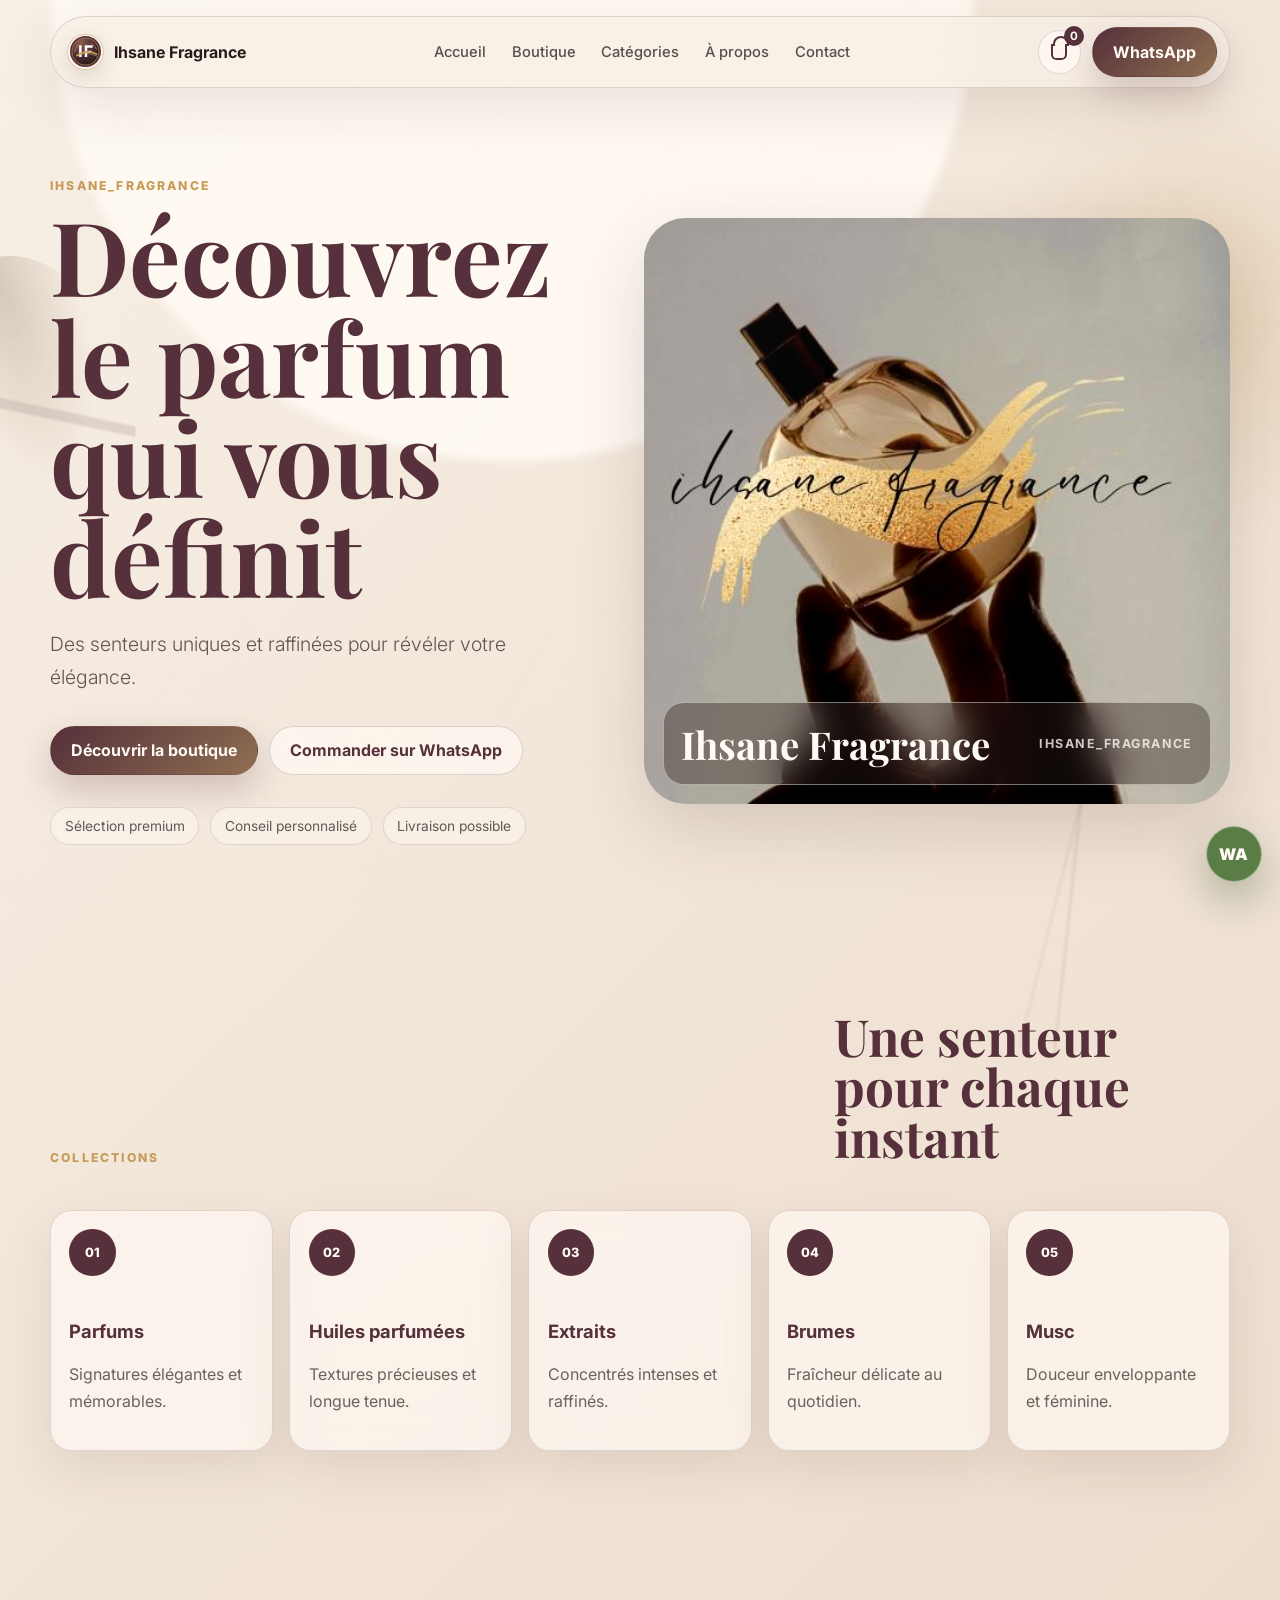
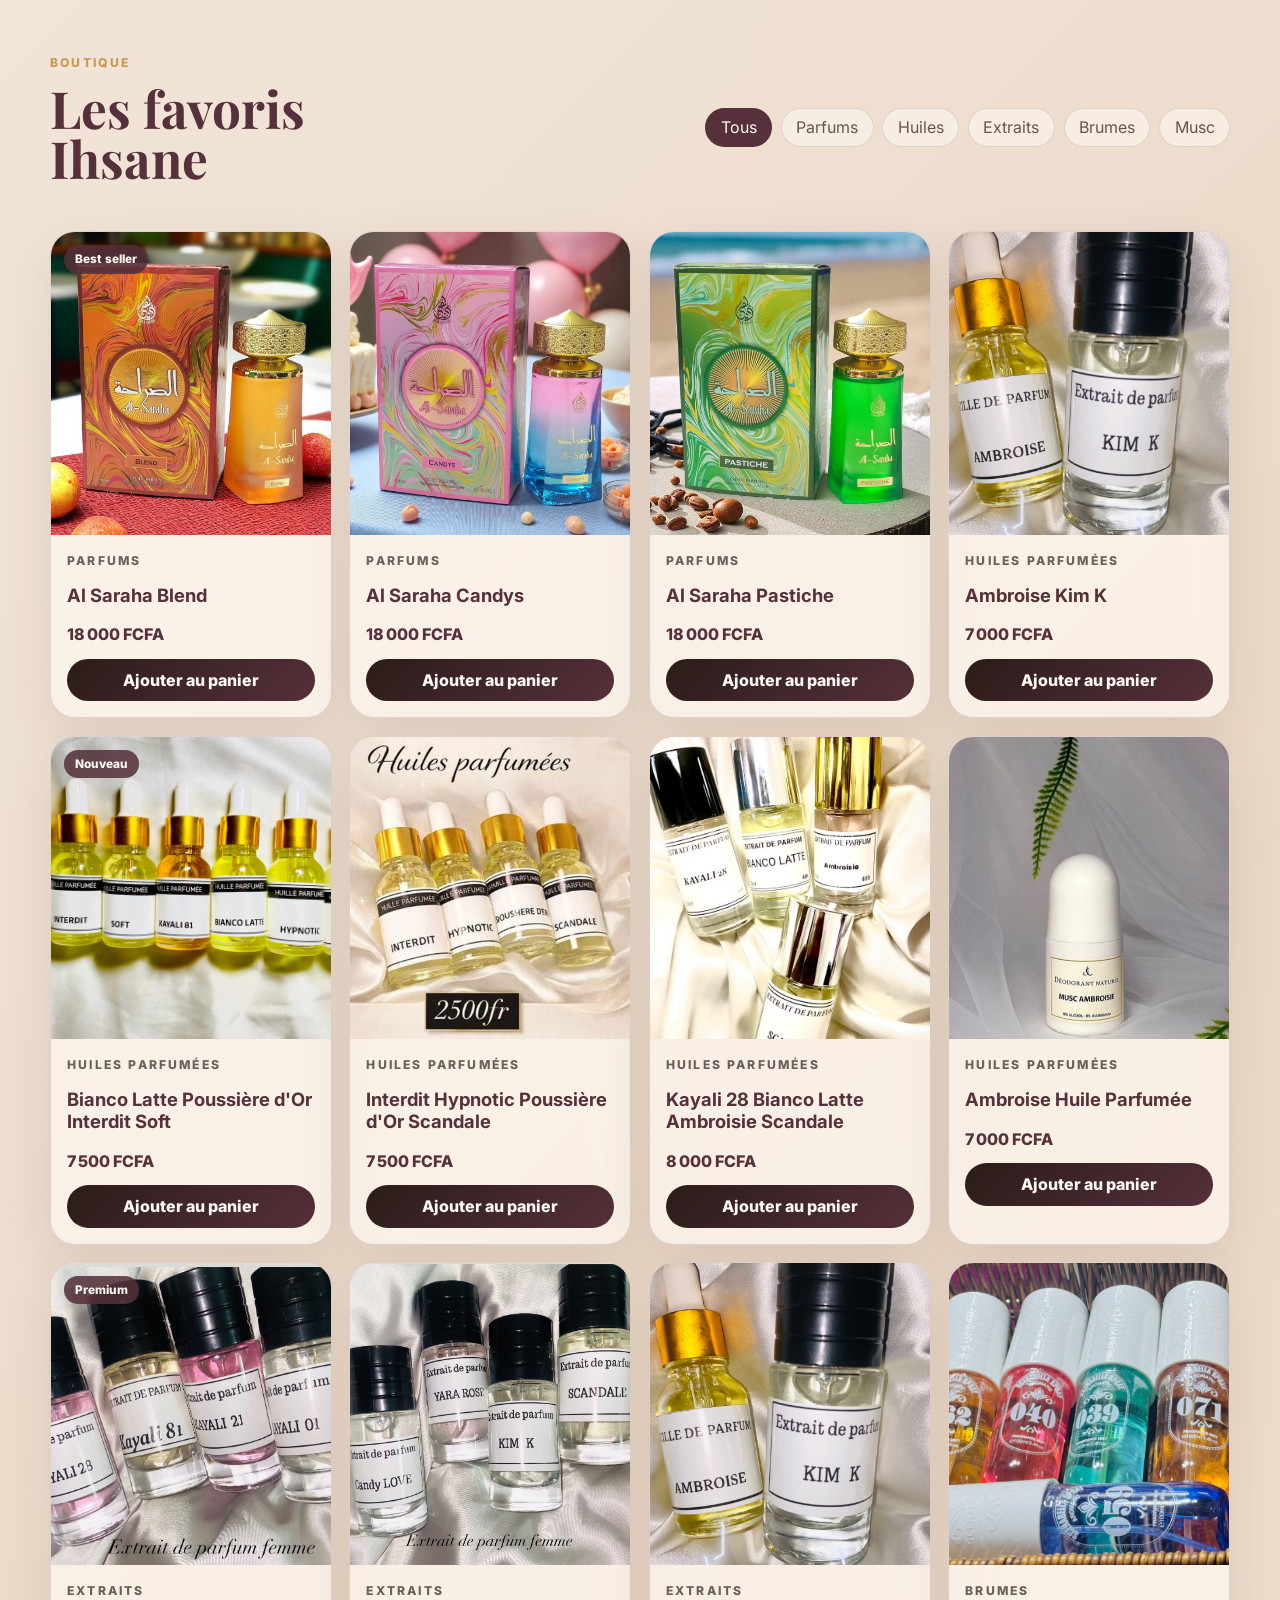
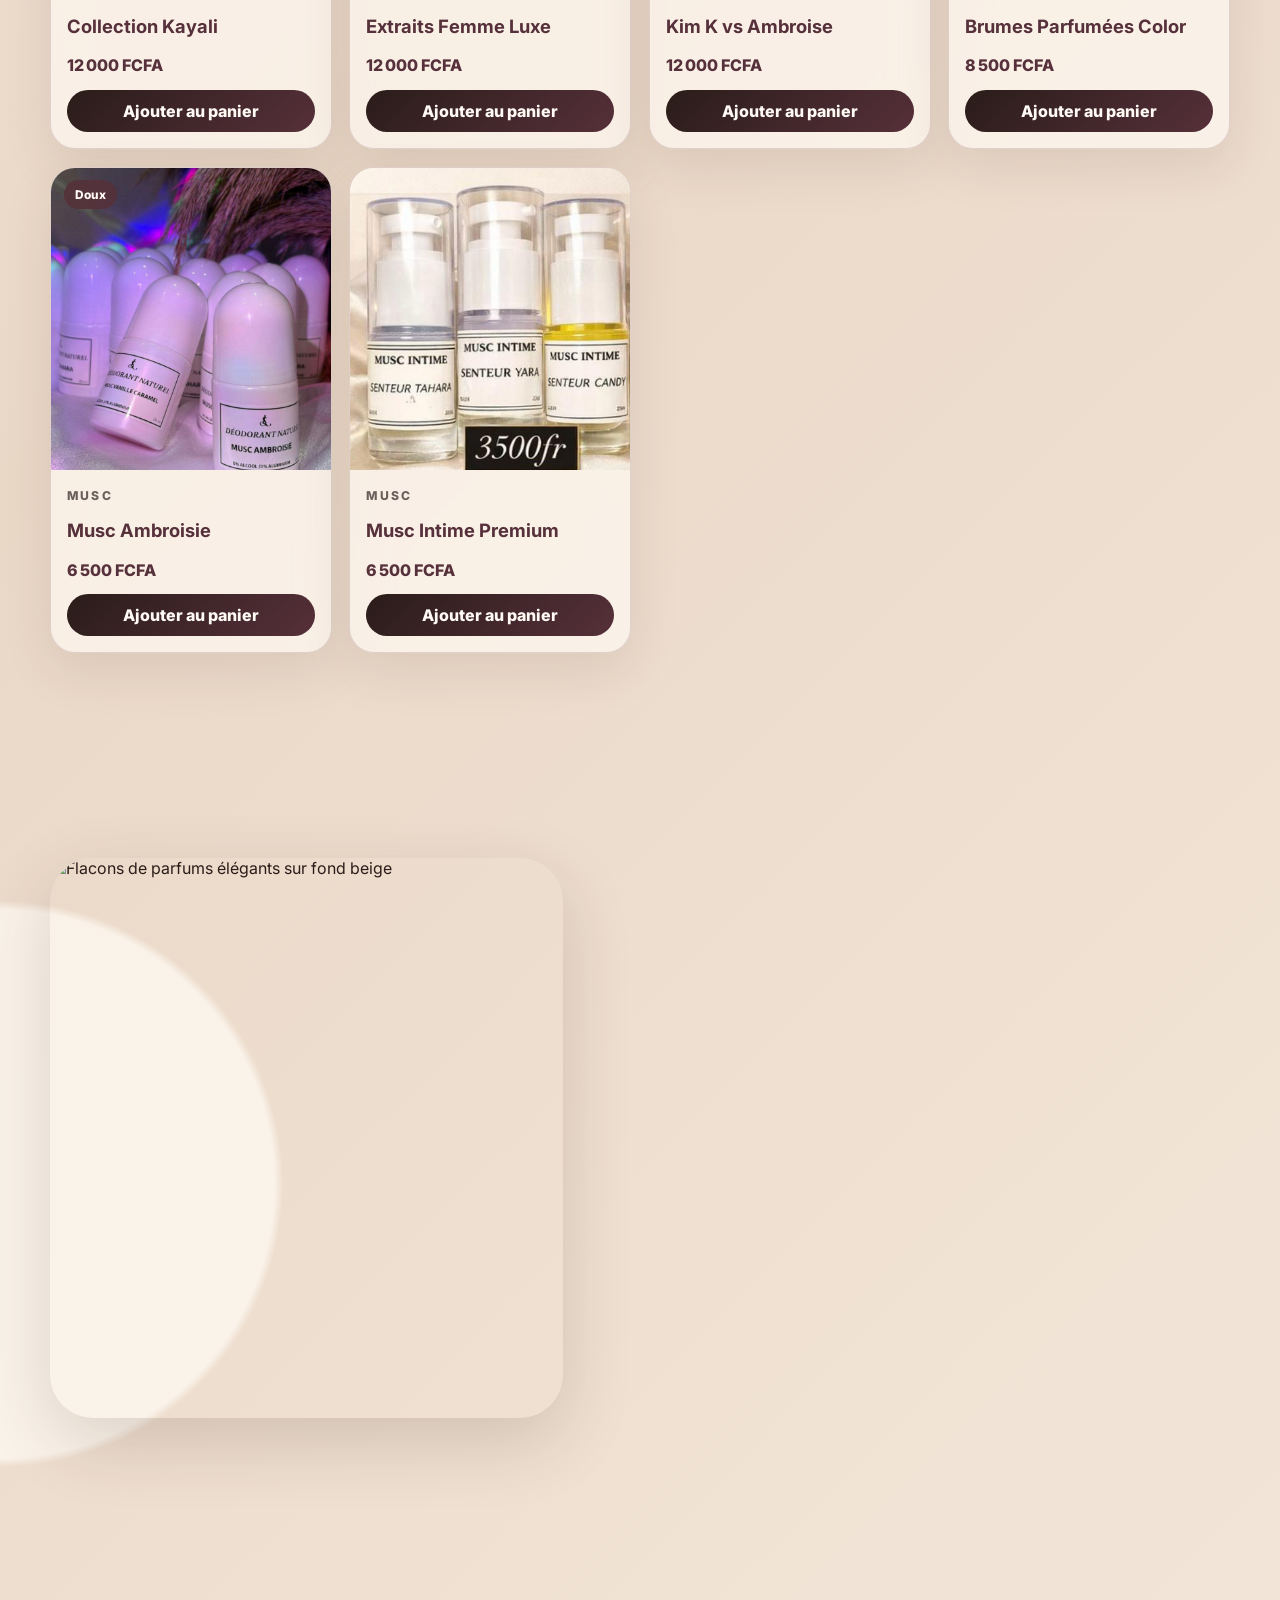
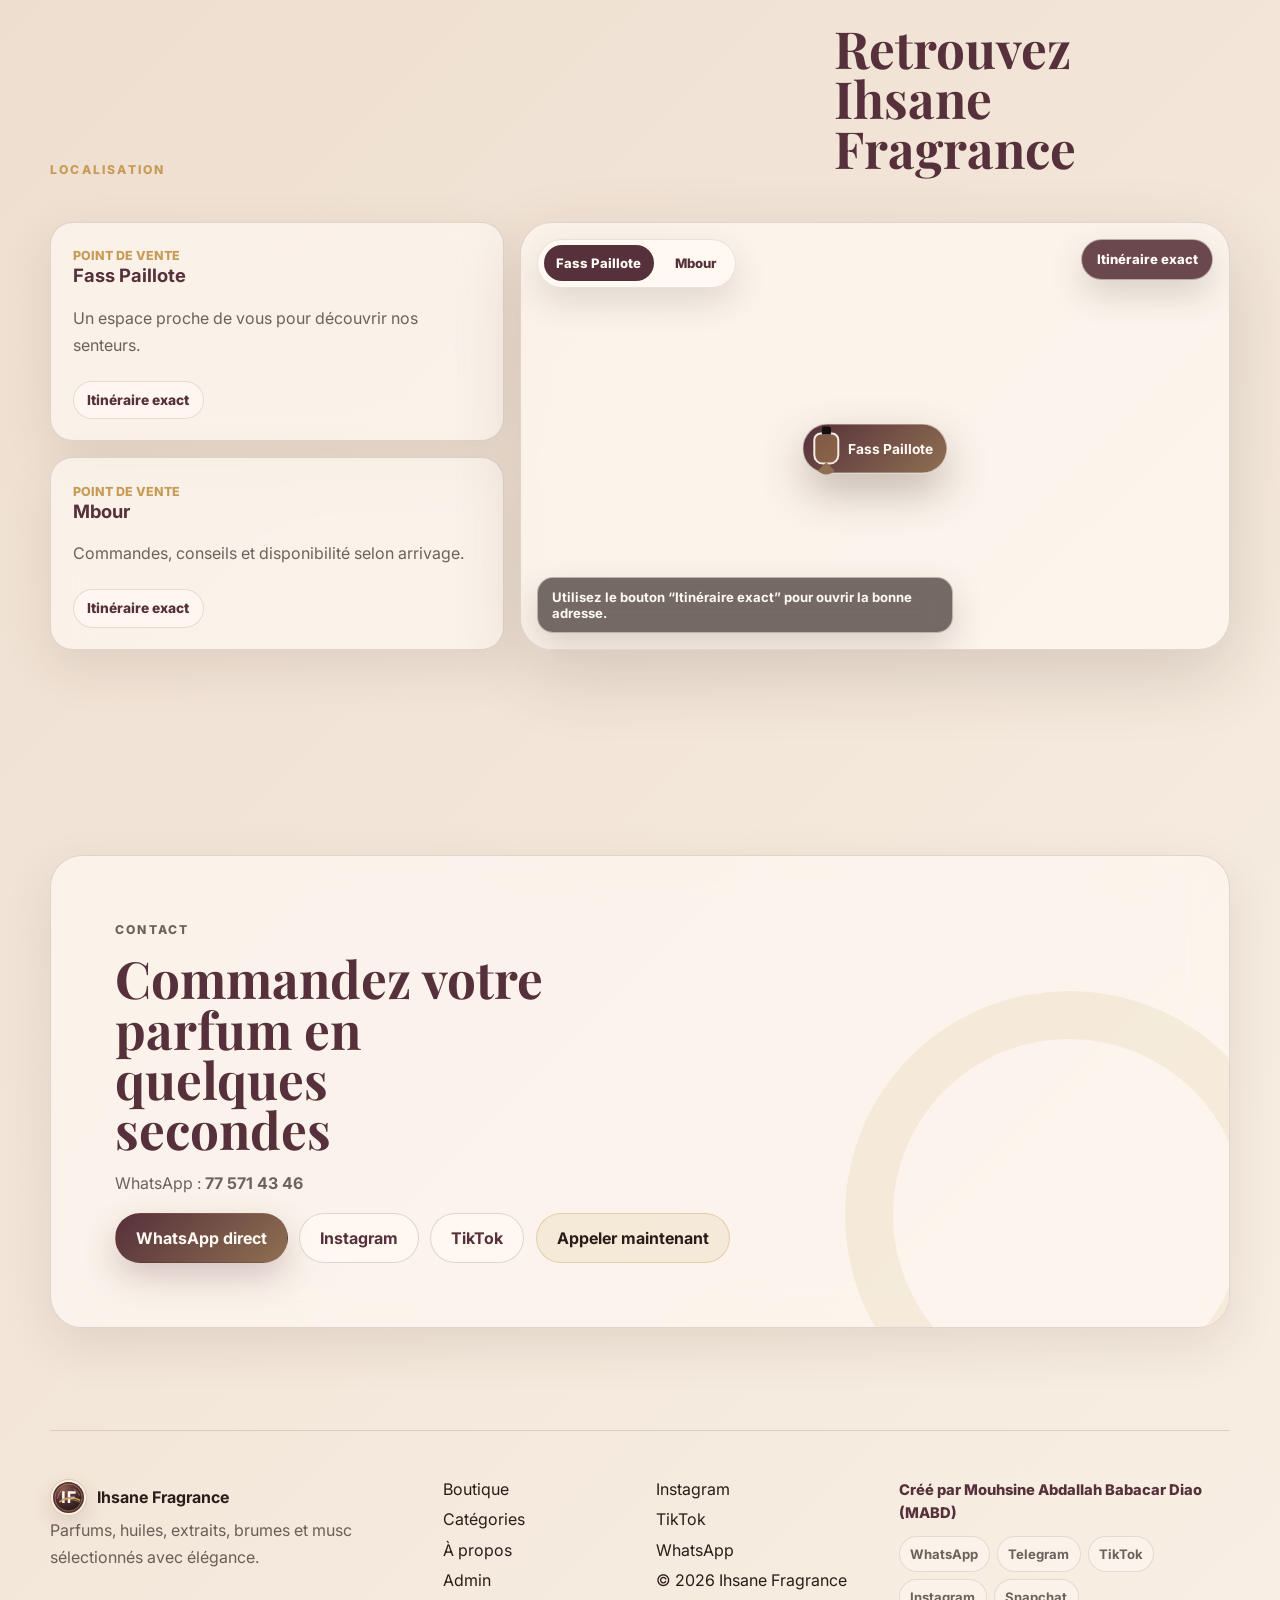
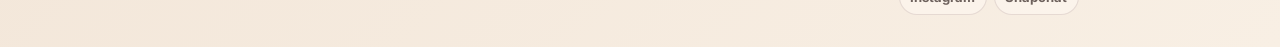
==== commit ef457416: "update" ====
--- a/html/index.html
+++ b/html/index.html
@@ -255,6 +255,6 @@
       </div>
     </footer>
 
-    <script src="../js/script.js"></script>
+    <script src="../js/script.js?v=4"></script>
   </body>
 </html>
--- a/css/styles.css
+++ b/css/styles.css
@@ -272,6 +272,11 @@
   max-width: 11ch;
   margin-bottom: 1.3rem;
   font-size: clamp(3.5rem, 8vw, 7.6rem);
+}
+
+.admin-login h1 {
+  max-width: 100%;
+  font-size: clamp(2rem, 5vw, 3rem);
 }
 h2 {
   margin-bottom: 1rem;
@@ -1000,6 +1005,11 @@
   border-radius: .75rem;
   object-fit: cover;
 }
+.admin-product-actions {
+  display: flex;
+  gap: .5rem;
+  align-items: center;
+}
 .admin-product button {
   border: 0;
   border-radius: 999px;
@@ -1007,6 +1017,37 @@
   color: var(--white);
   background: var(--chocolate);
   cursor: pointer;
+  font-size: .85rem;
+  font-weight: 500;
+}
+.admin-product button.edit-btn {
+  background: var(--latte);
+}
+.admin-product button.delete-btn {
+  background: #9f2d2d;
+}
+.storage-config {
+  margin-bottom: 2rem;
+  padding: 1rem;
+  border: 1px solid var(--line);
+  border-radius: 1rem;
+  background: rgba(255,250,243,.42);
+}
+.storage-config details {
+  cursor: pointer;
+}
+.storage-config summary {
+  font-weight: 600;
+  color: var(--chocolate);
+  padding: 0.5rem 0;
+}
+.storage-config summary:hover {
+  color: var(--latte);
+}
+.storage-config form {
+  margin-top: 1rem;
+  padding-top: 1rem;
+  border-top: 1px solid var(--line);
 }
 
 @media (max-width: 980px) {
@@ -1145,10 +1186,30 @@
     width: calc(100% - 1.2rem);
     padding: 3.1rem 0;
   }
-  .category-grid, .product-grid { grid-template-columns: 1fr; }
+  .category-grid { grid-template-columns: 1fr; }
+  .product-grid { grid-template-columns: repeat(3, 1fr); gap: 0.5rem; }
   .category-card {
     min-height: auto;
     padding: 1rem;
+  }
+  .product-card {
+    border-radius: 0.9rem;
+  }
+  .product-card img {
+    aspect-ratio: 1 / 1;
+  }
+  .product-content {
+    padding: 0.6rem;
+  }
+  .product-content h3 {
+    font-size: 0.85rem;
+  }
+  .product-content .price {
+    font-size: 0.8rem;
+  }
+  .add-to-cart {
+    padding: 0.4rem 0.6rem;
+    font-size: 0.75rem;
   }
   .category-icon {
     width: 2.45rem;
@@ -1169,11 +1230,8 @@
     padding: .5rem .78rem;
     font-size: .86rem;
   }
-  .product-card {
-    border-radius: 1.25rem;
-  }
   .product-content {
-    padding: .9rem;
+    padding: 0.6rem;
   }
   .about {
     gap: 1.4rem;
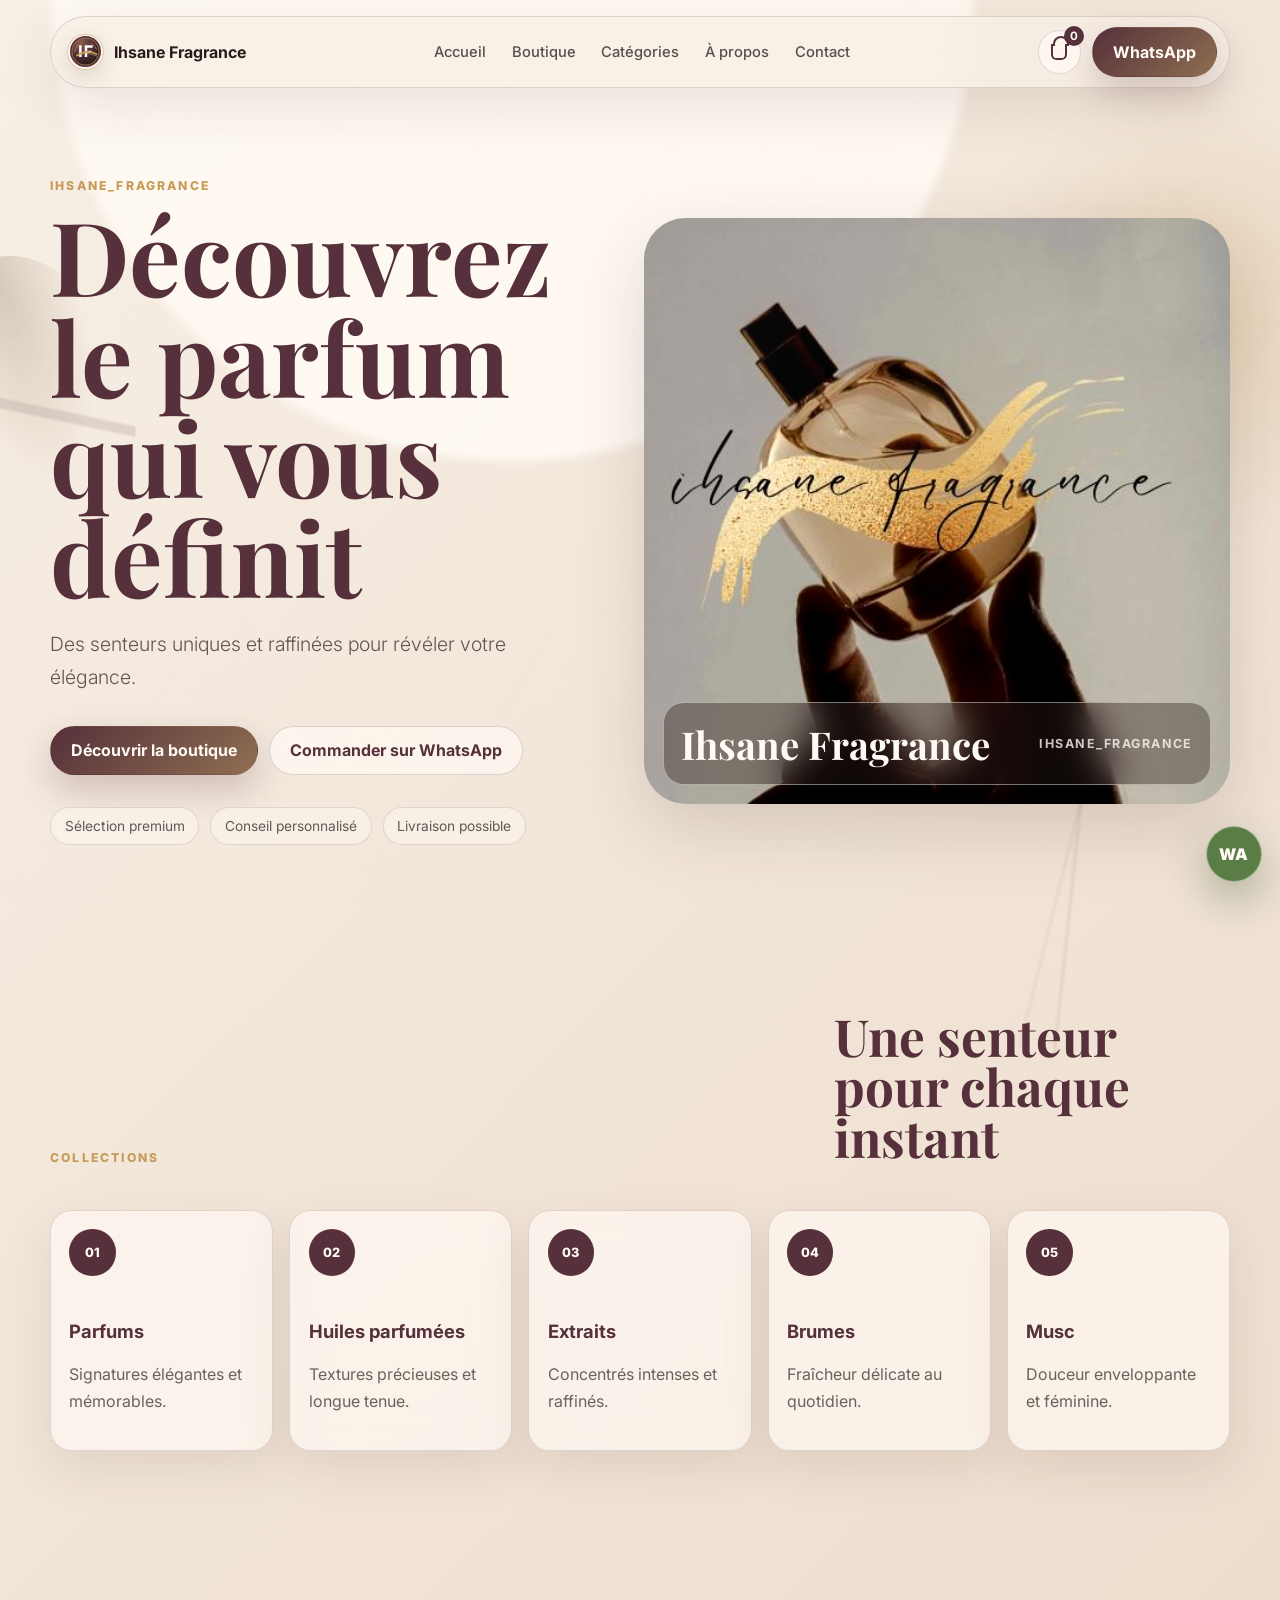
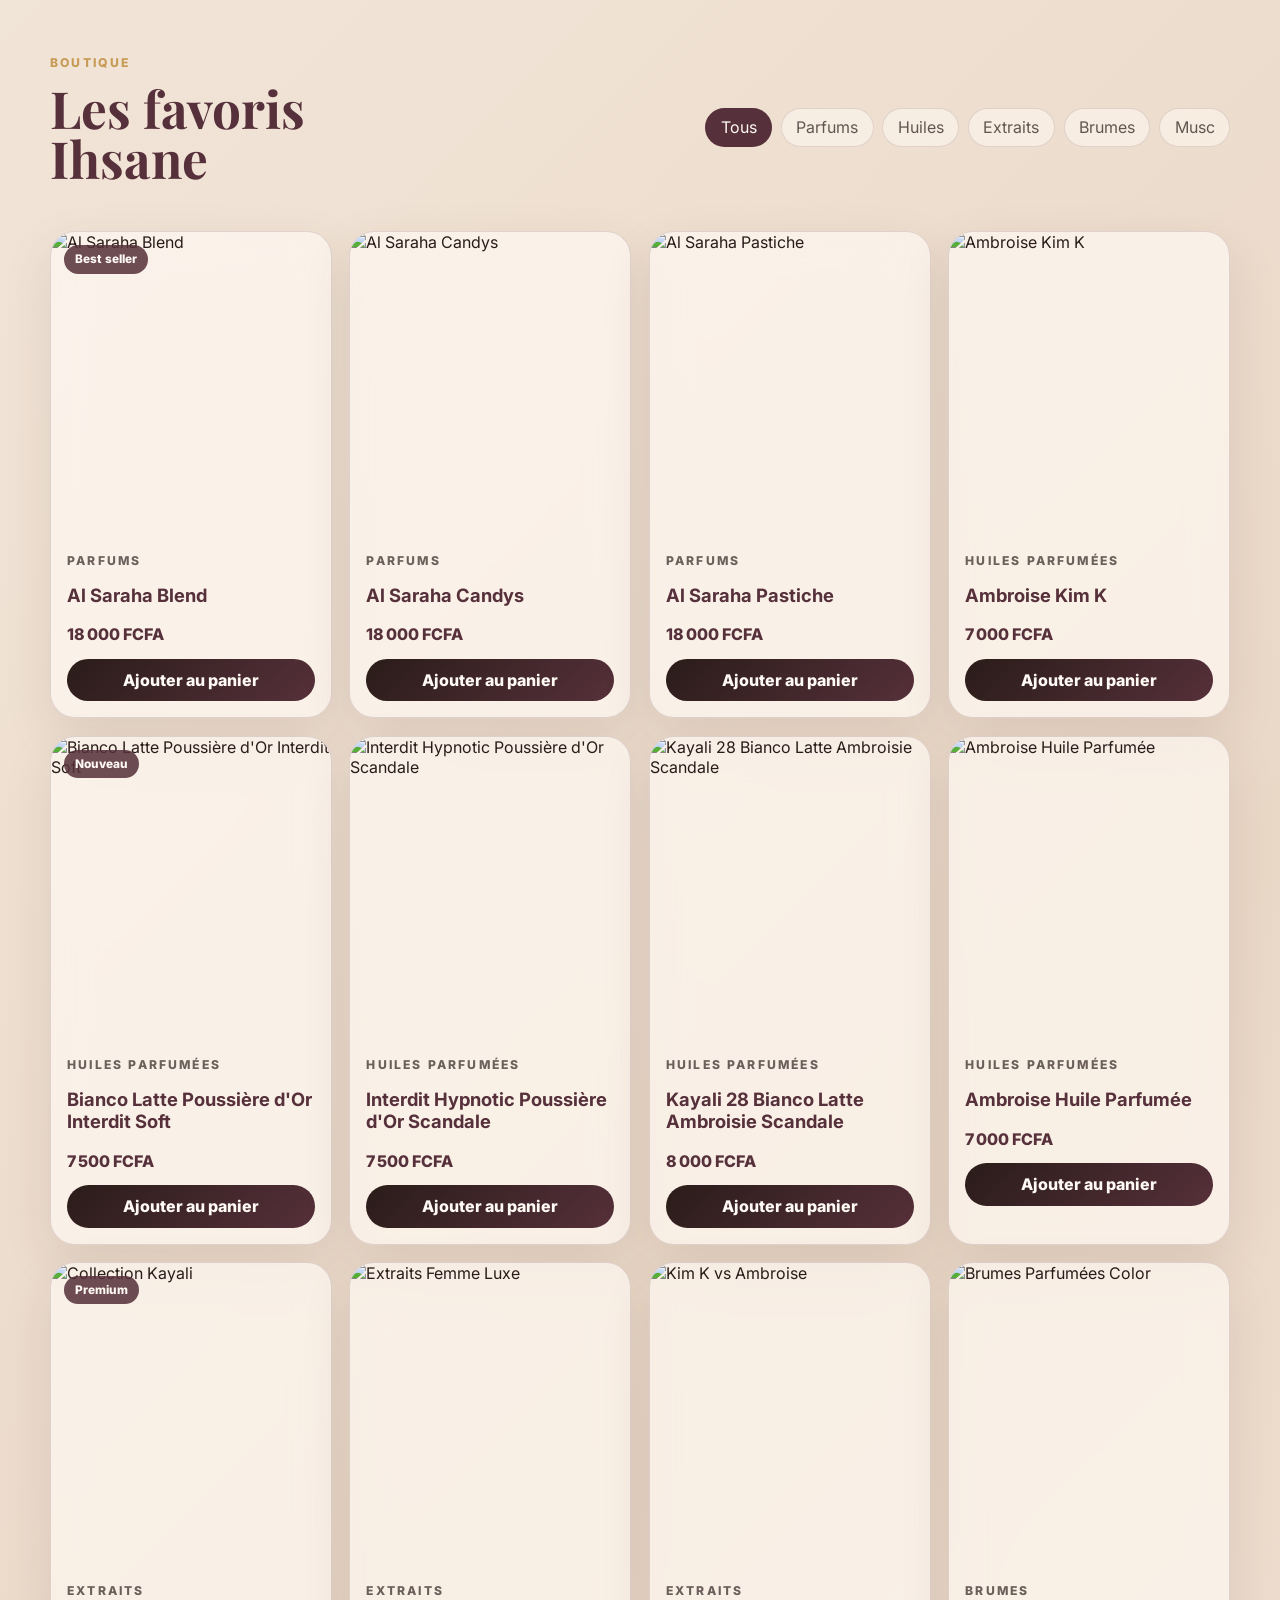
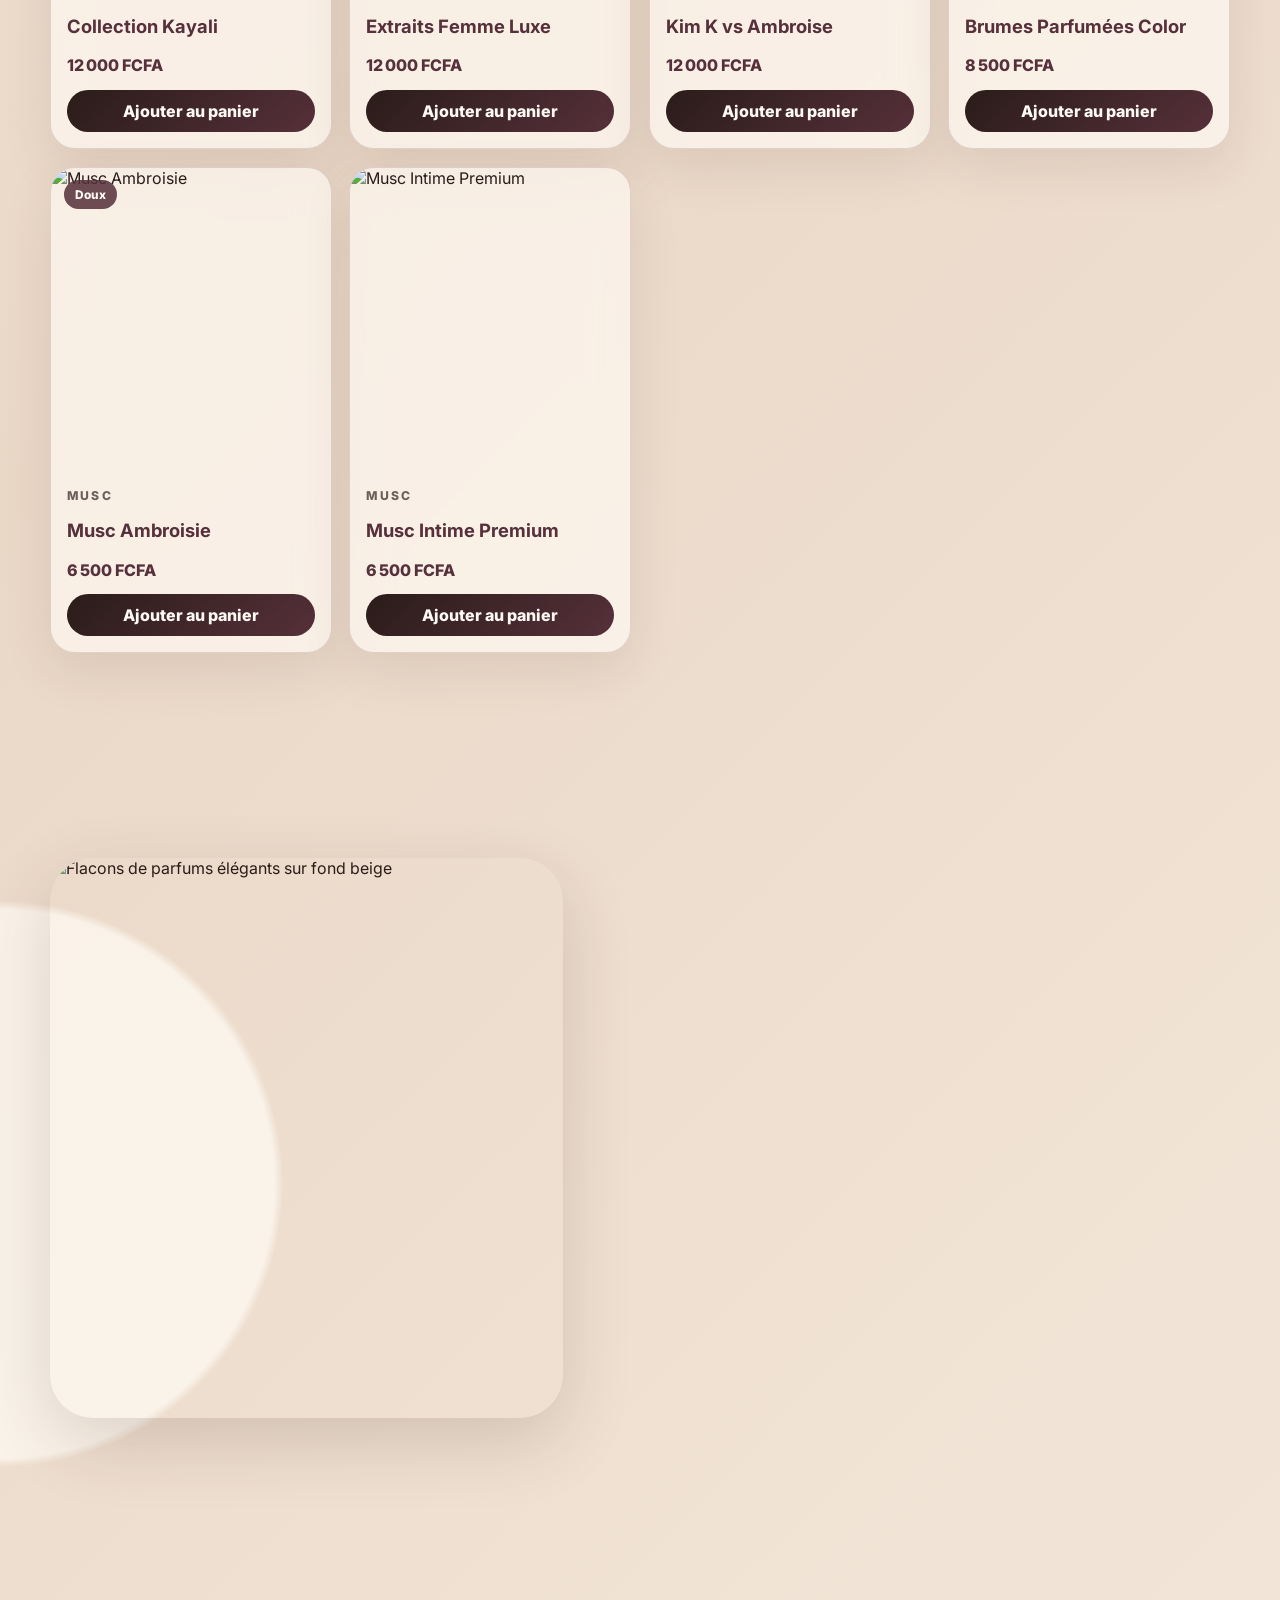
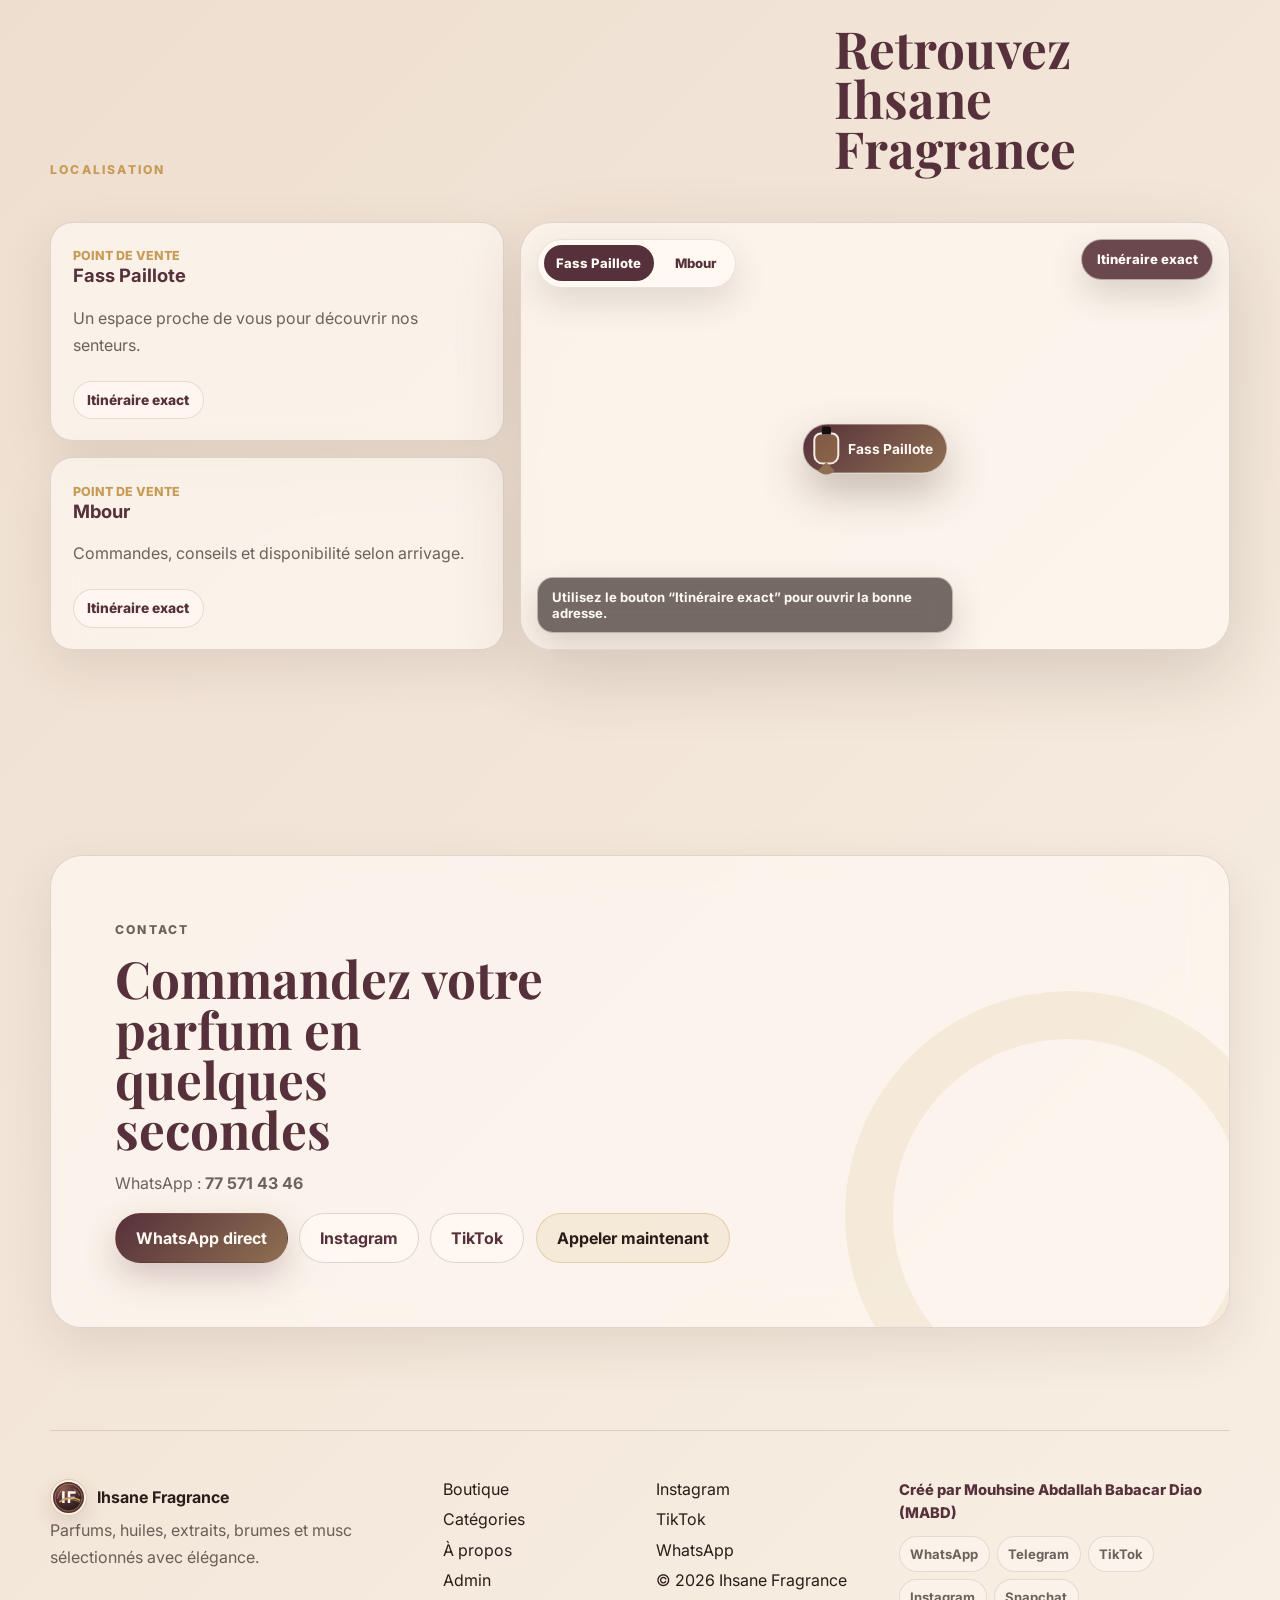
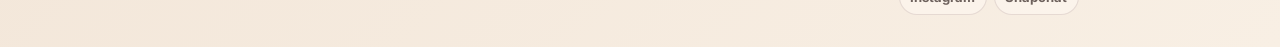
==== commit f19ac583: "update" ====
--- a/html/index.html
+++ b/html/index.html
@@ -255,6 +255,6 @@
       </div>
     </footer>
 
-    <script src="../js/script.js?v=4"></script>
+    <script src="../js/script.js?v=8"></script>
   </body>
 </html>
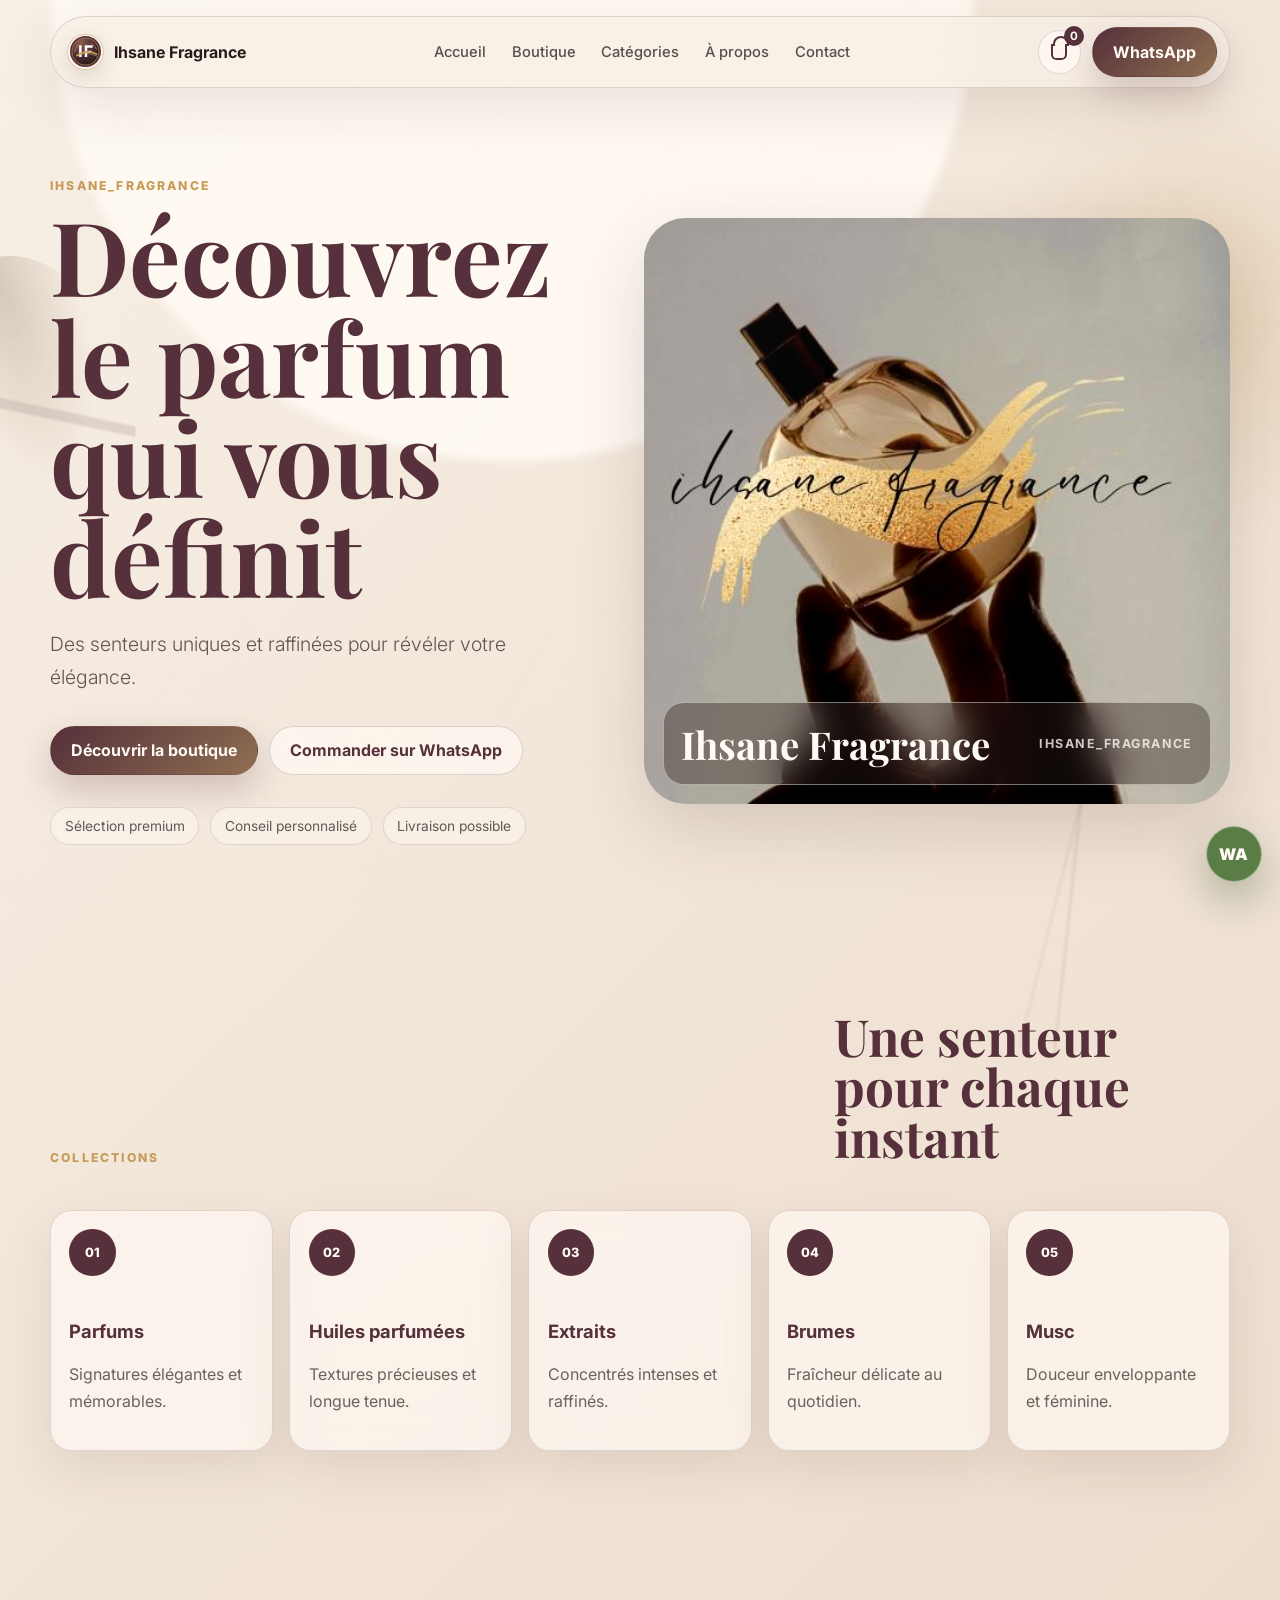
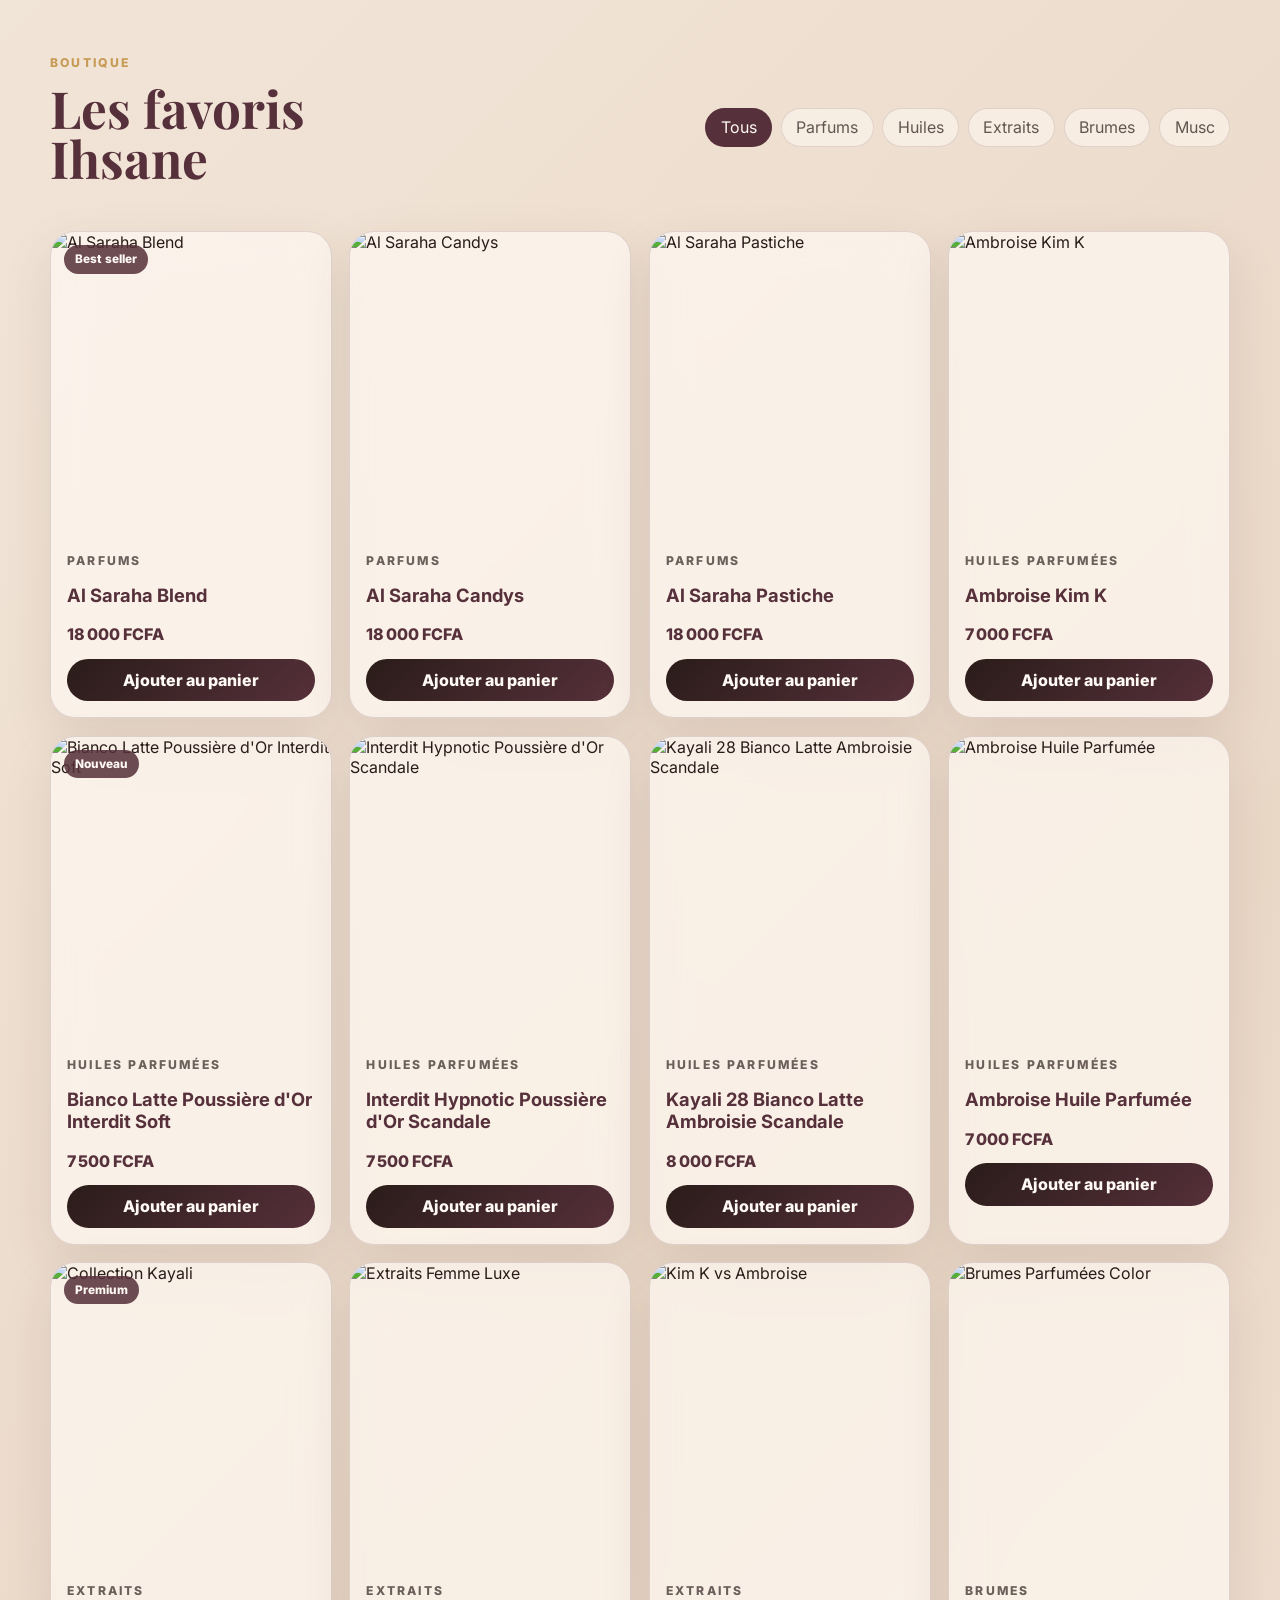
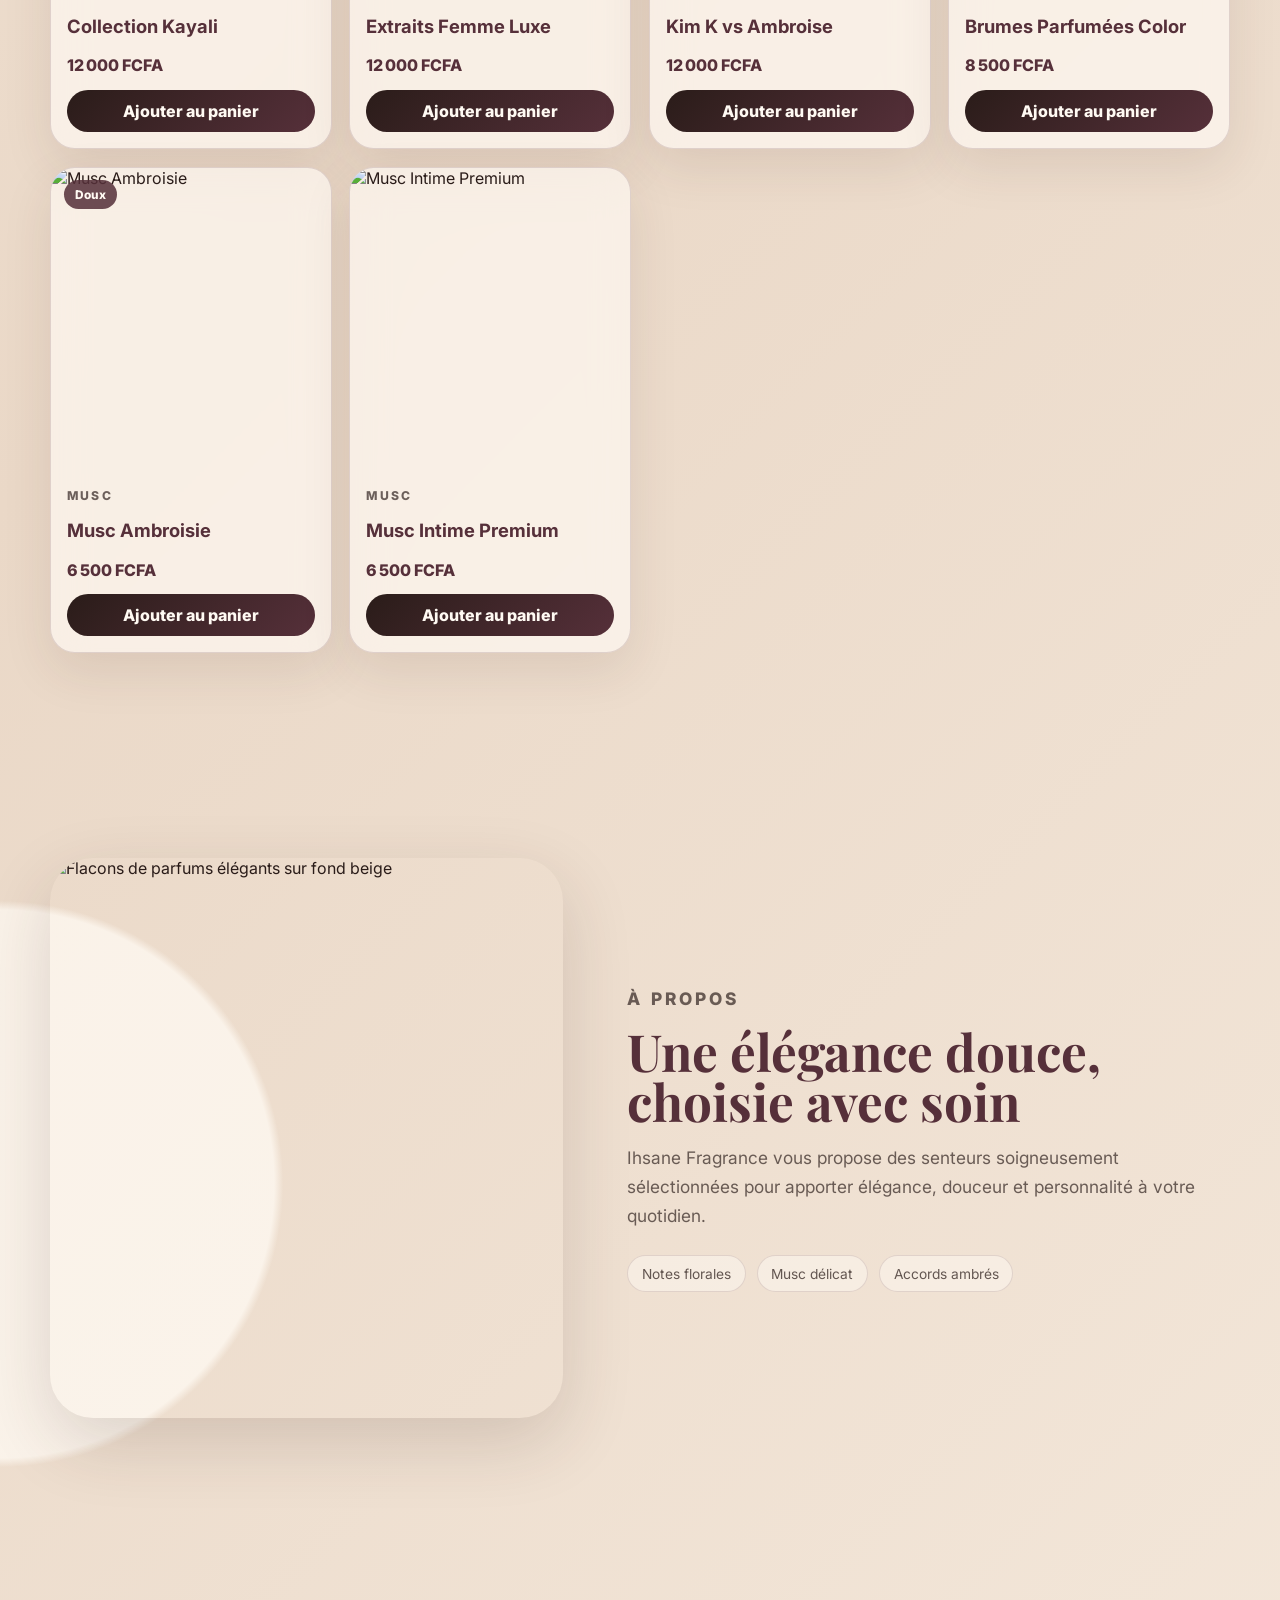
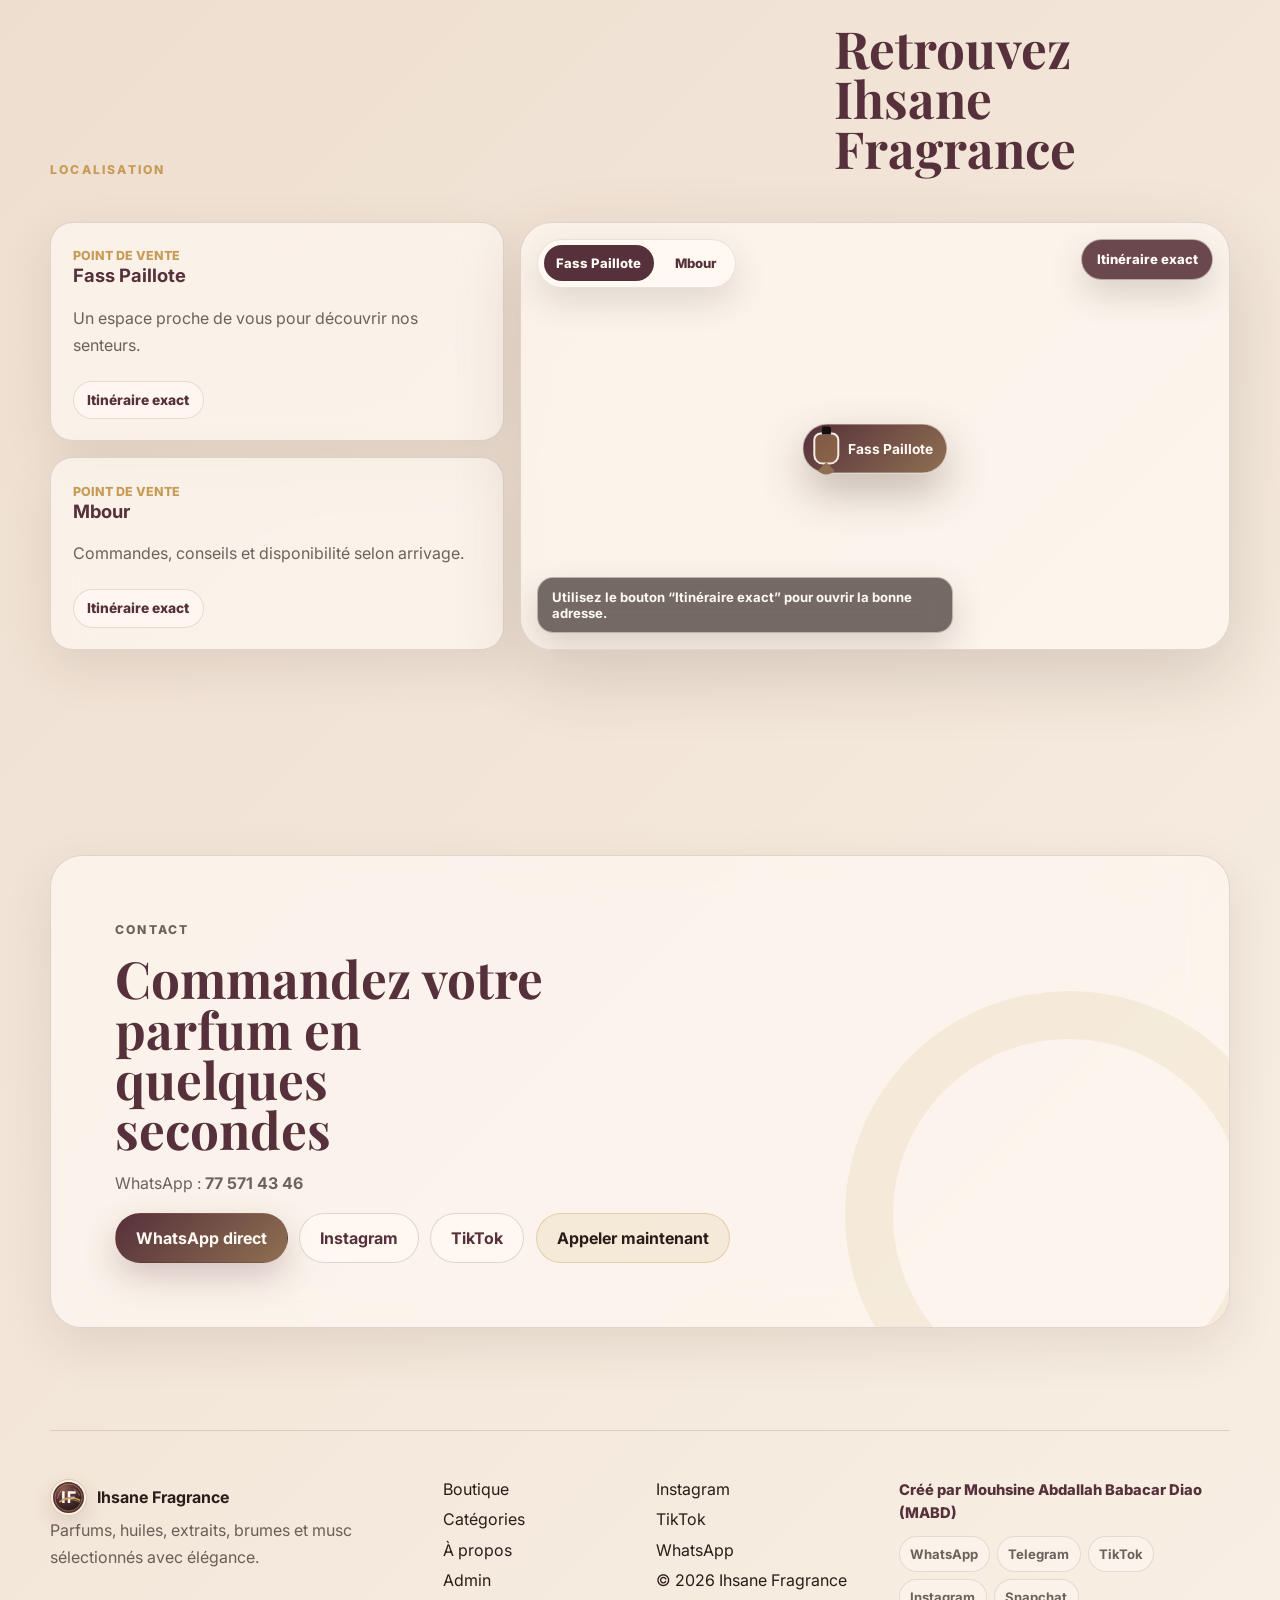
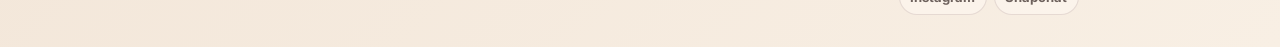
==== commit b6c2b596: "update" ====
--- a/html/index.html
+++ b/html/index.html
@@ -255,6 +255,6 @@
       </div>
     </footer>
 
-    <script src="../js/script.js?v=8"></script>
+    <script src="../js/script.js?v=10"></script>
   </body>
 </html>
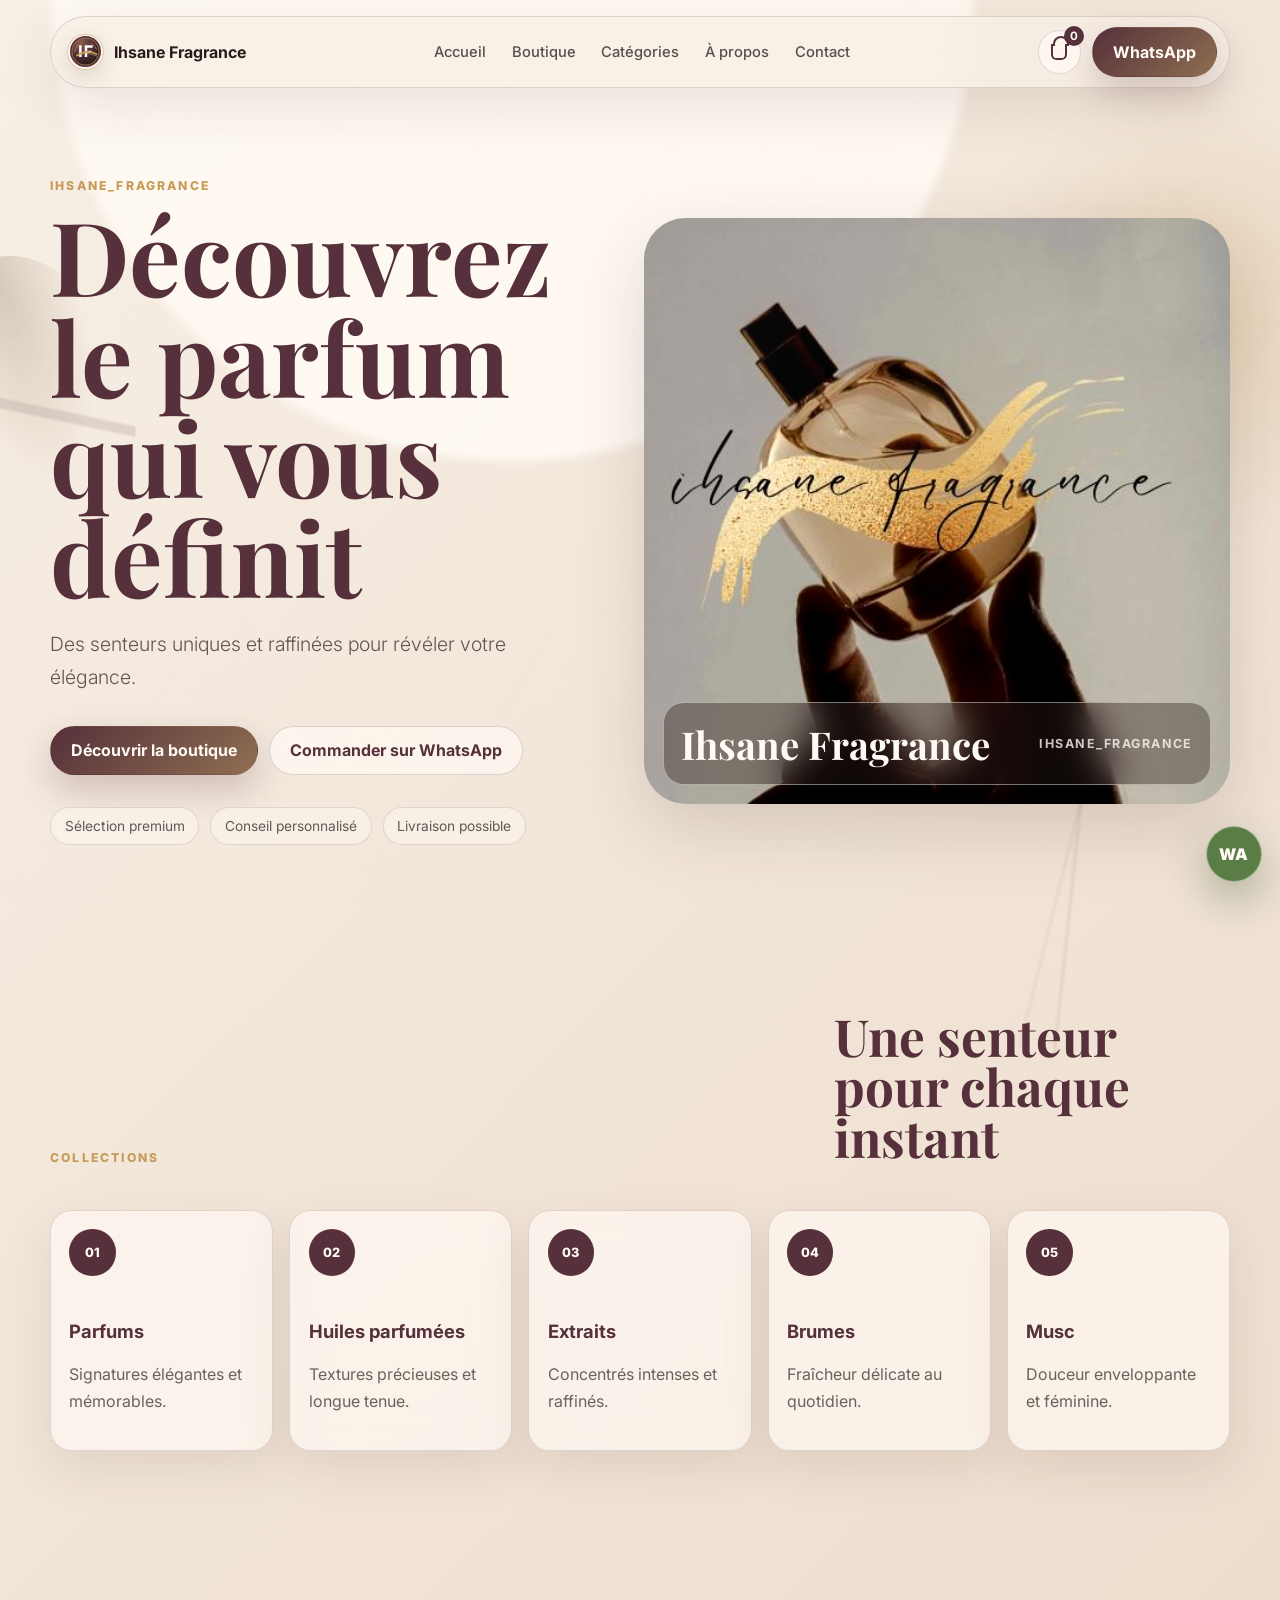
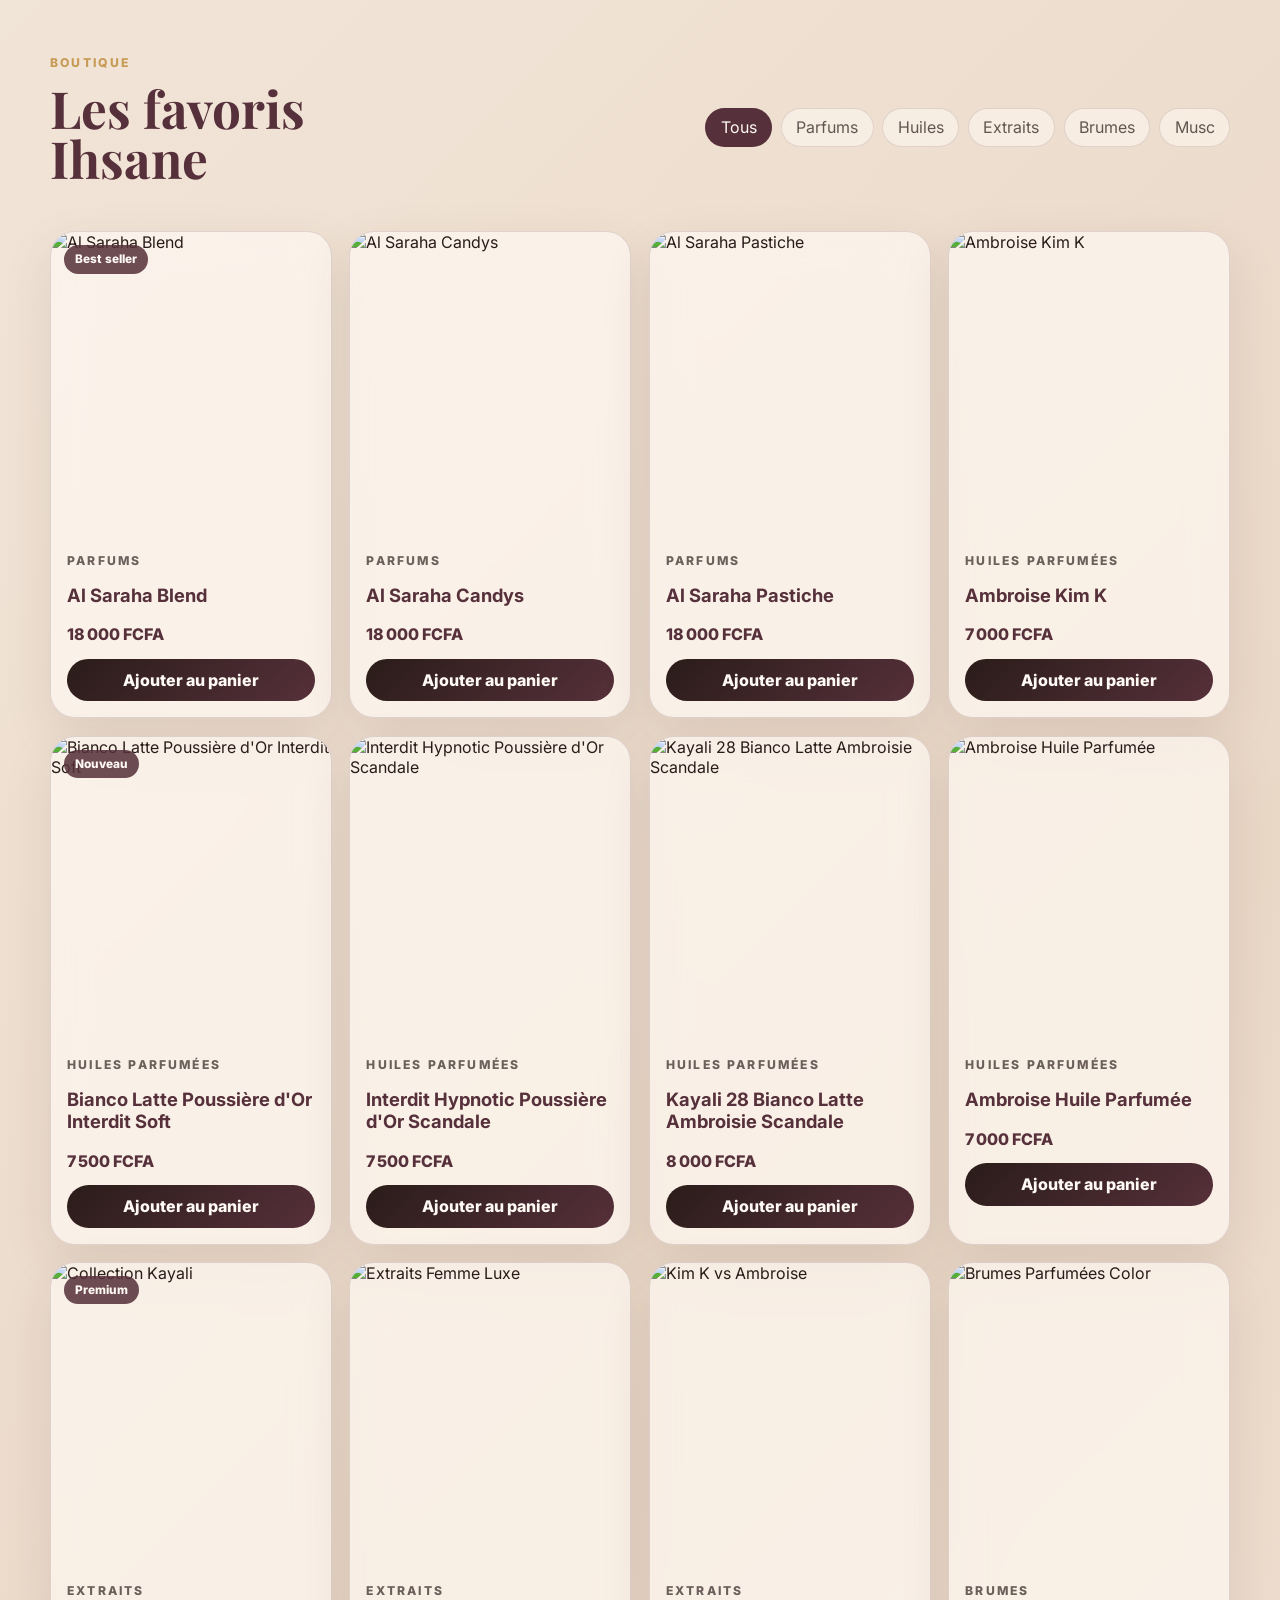
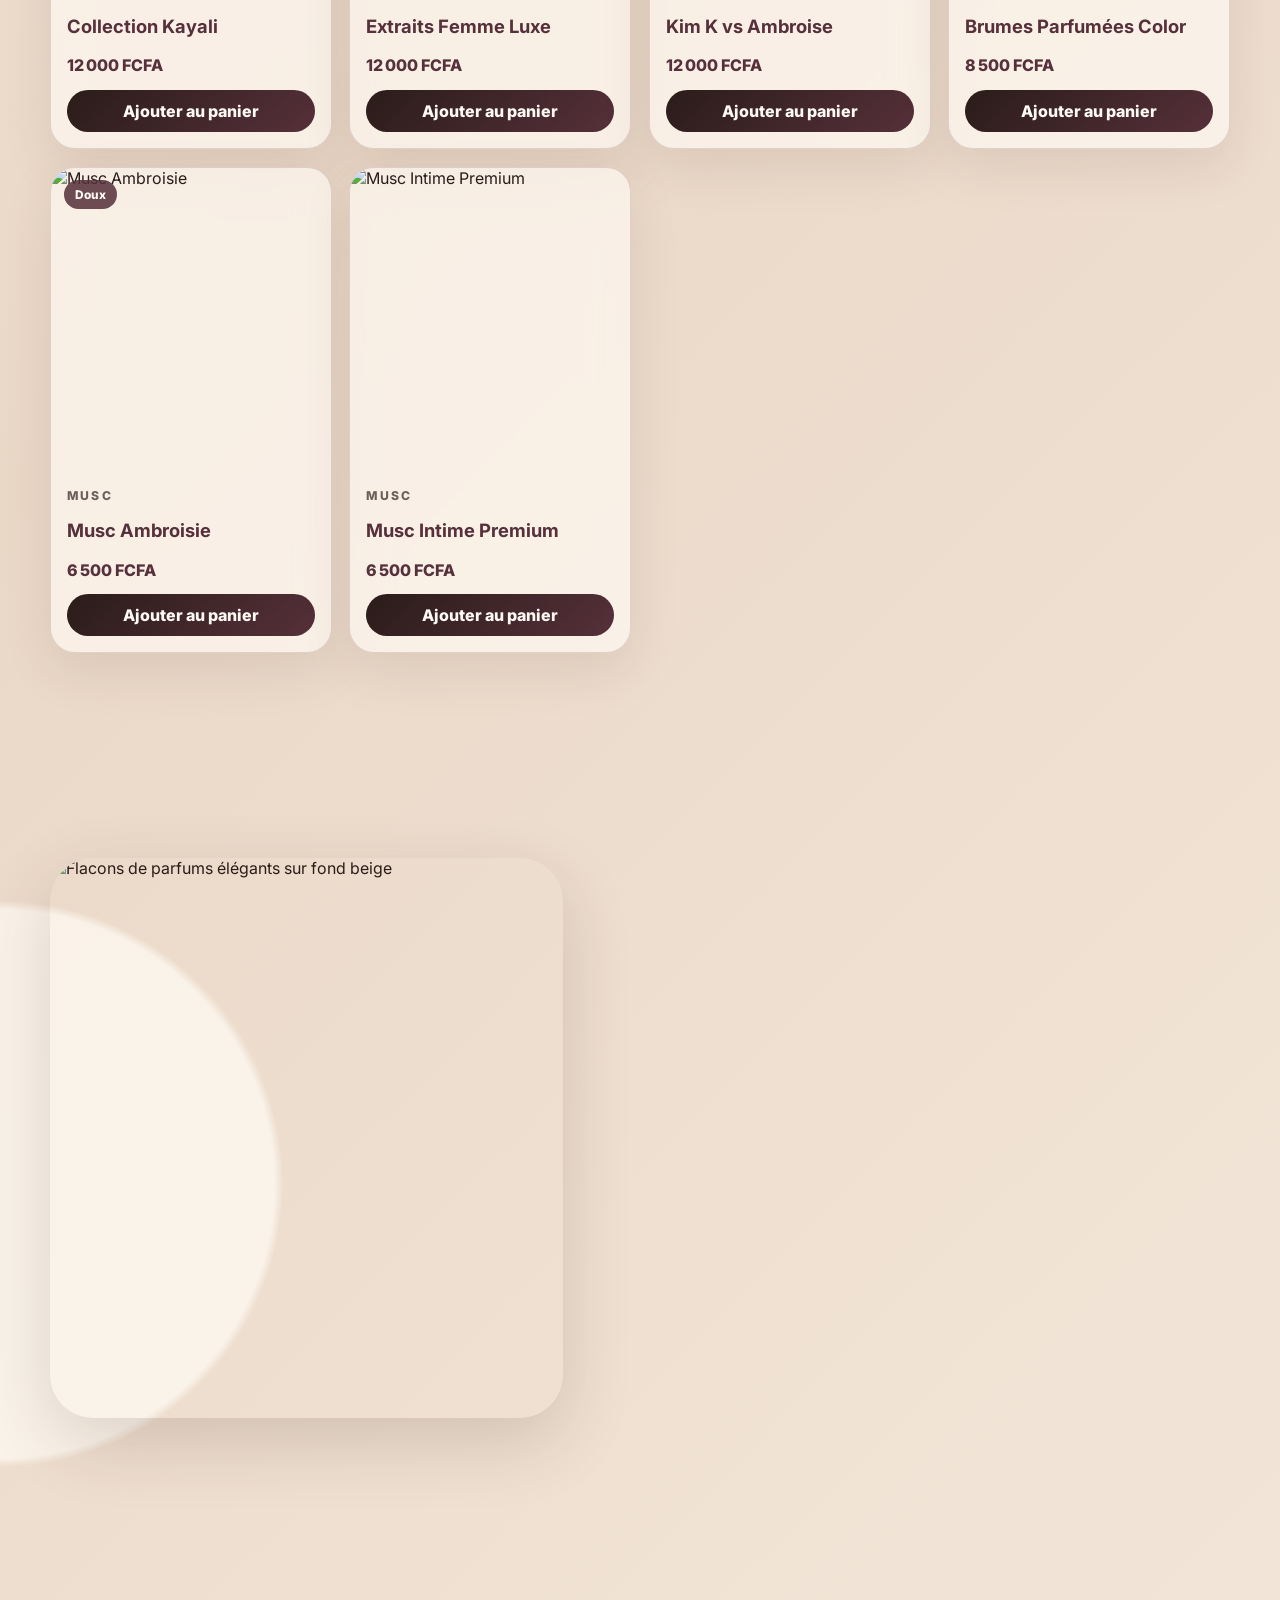
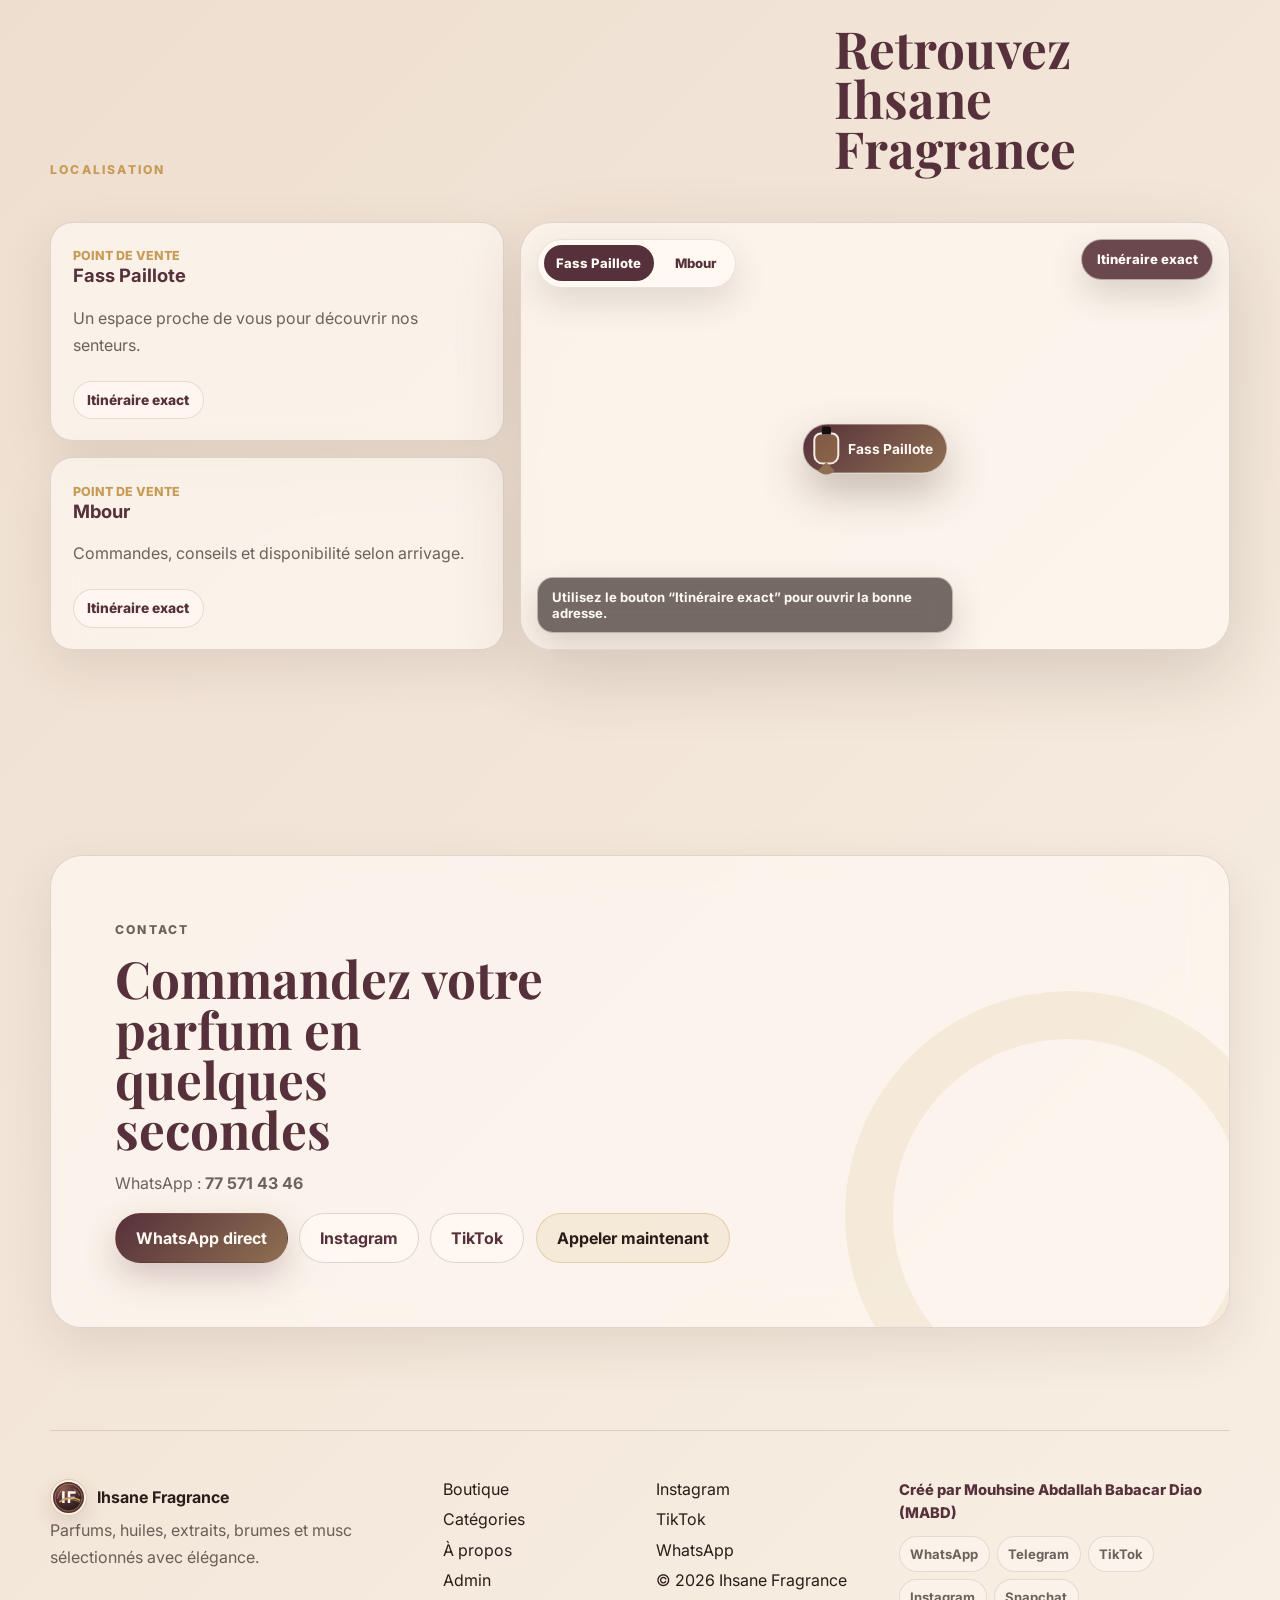
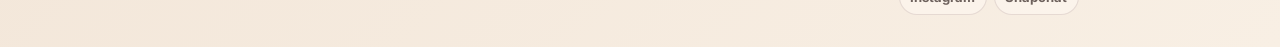
==== commit 3049e6c4: "update" ====
--- a/html/index.html
+++ b/html/index.html
@@ -255,6 +255,6 @@
       </div>
     </footer>
 
-    <script src="../js/script.js?v=10"></script>
+    <script src="../js/script.js?v=11"></script>
   </body>
 </html>
